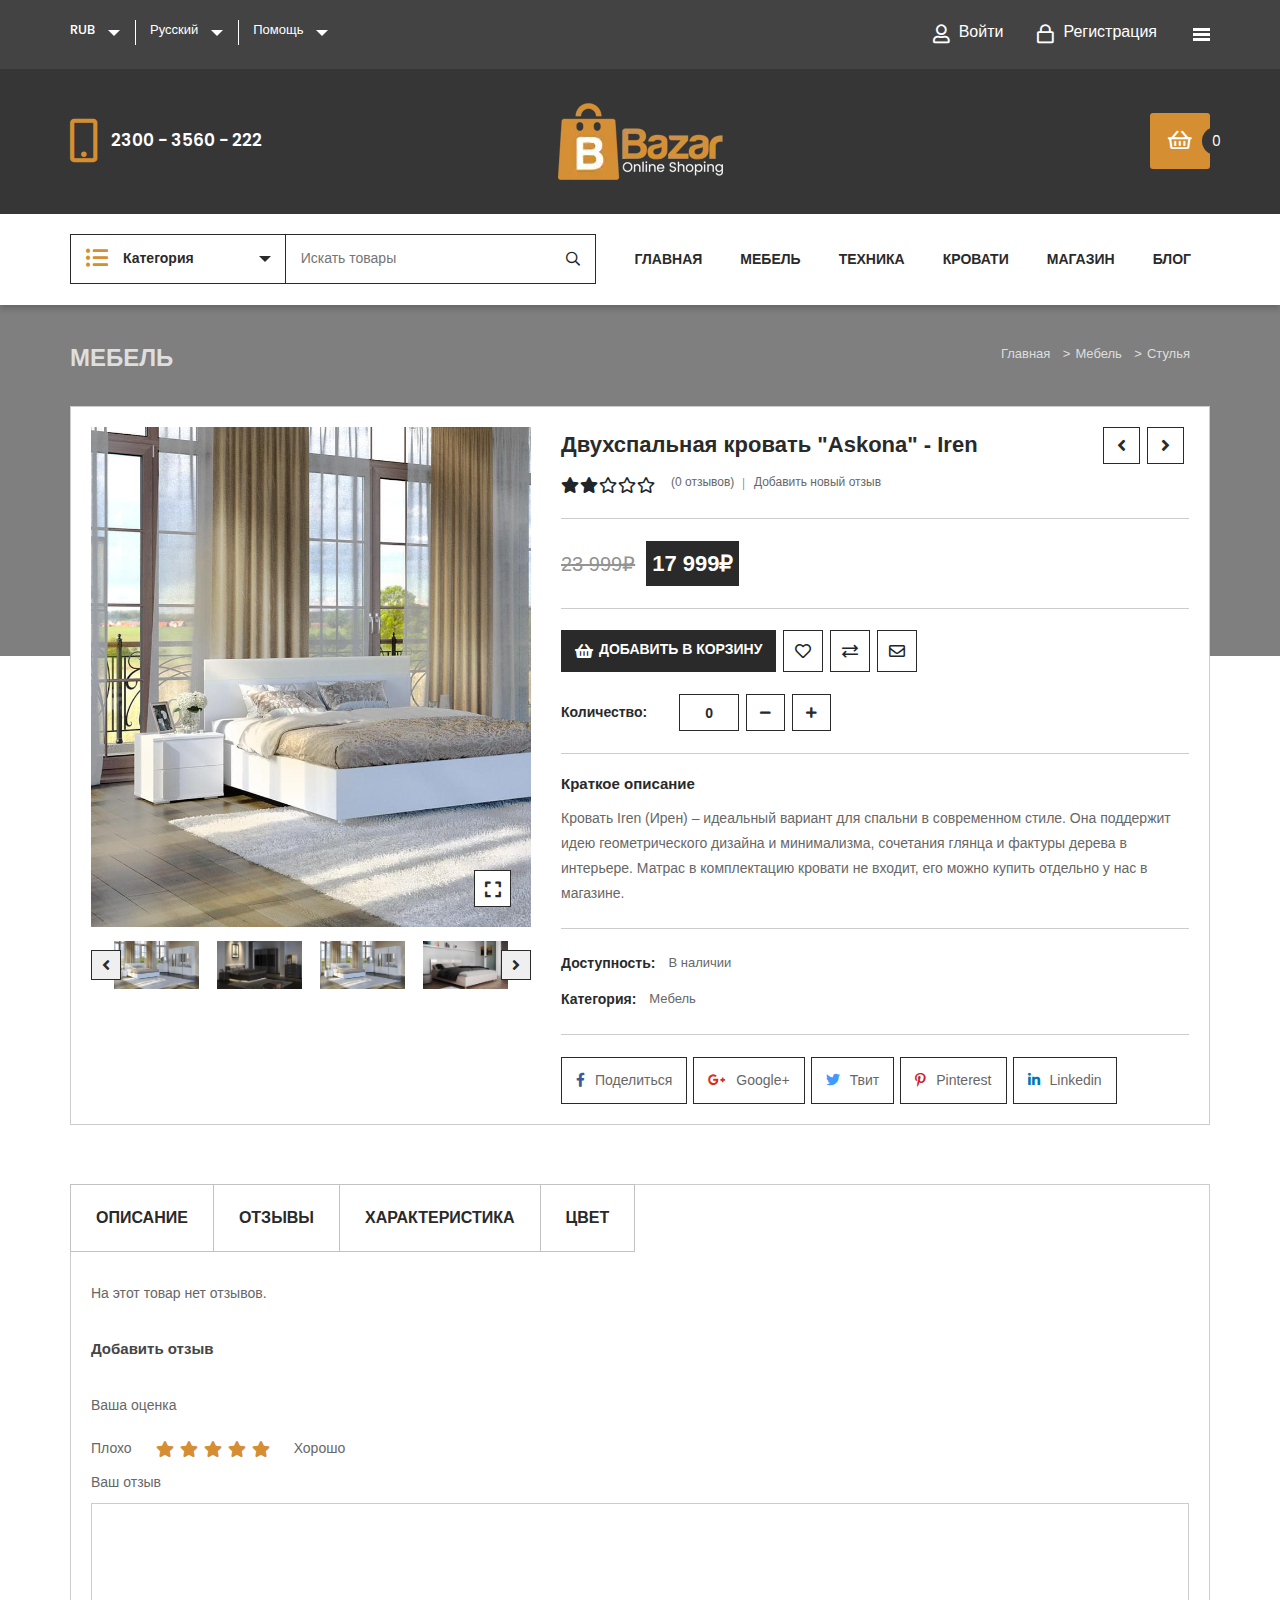
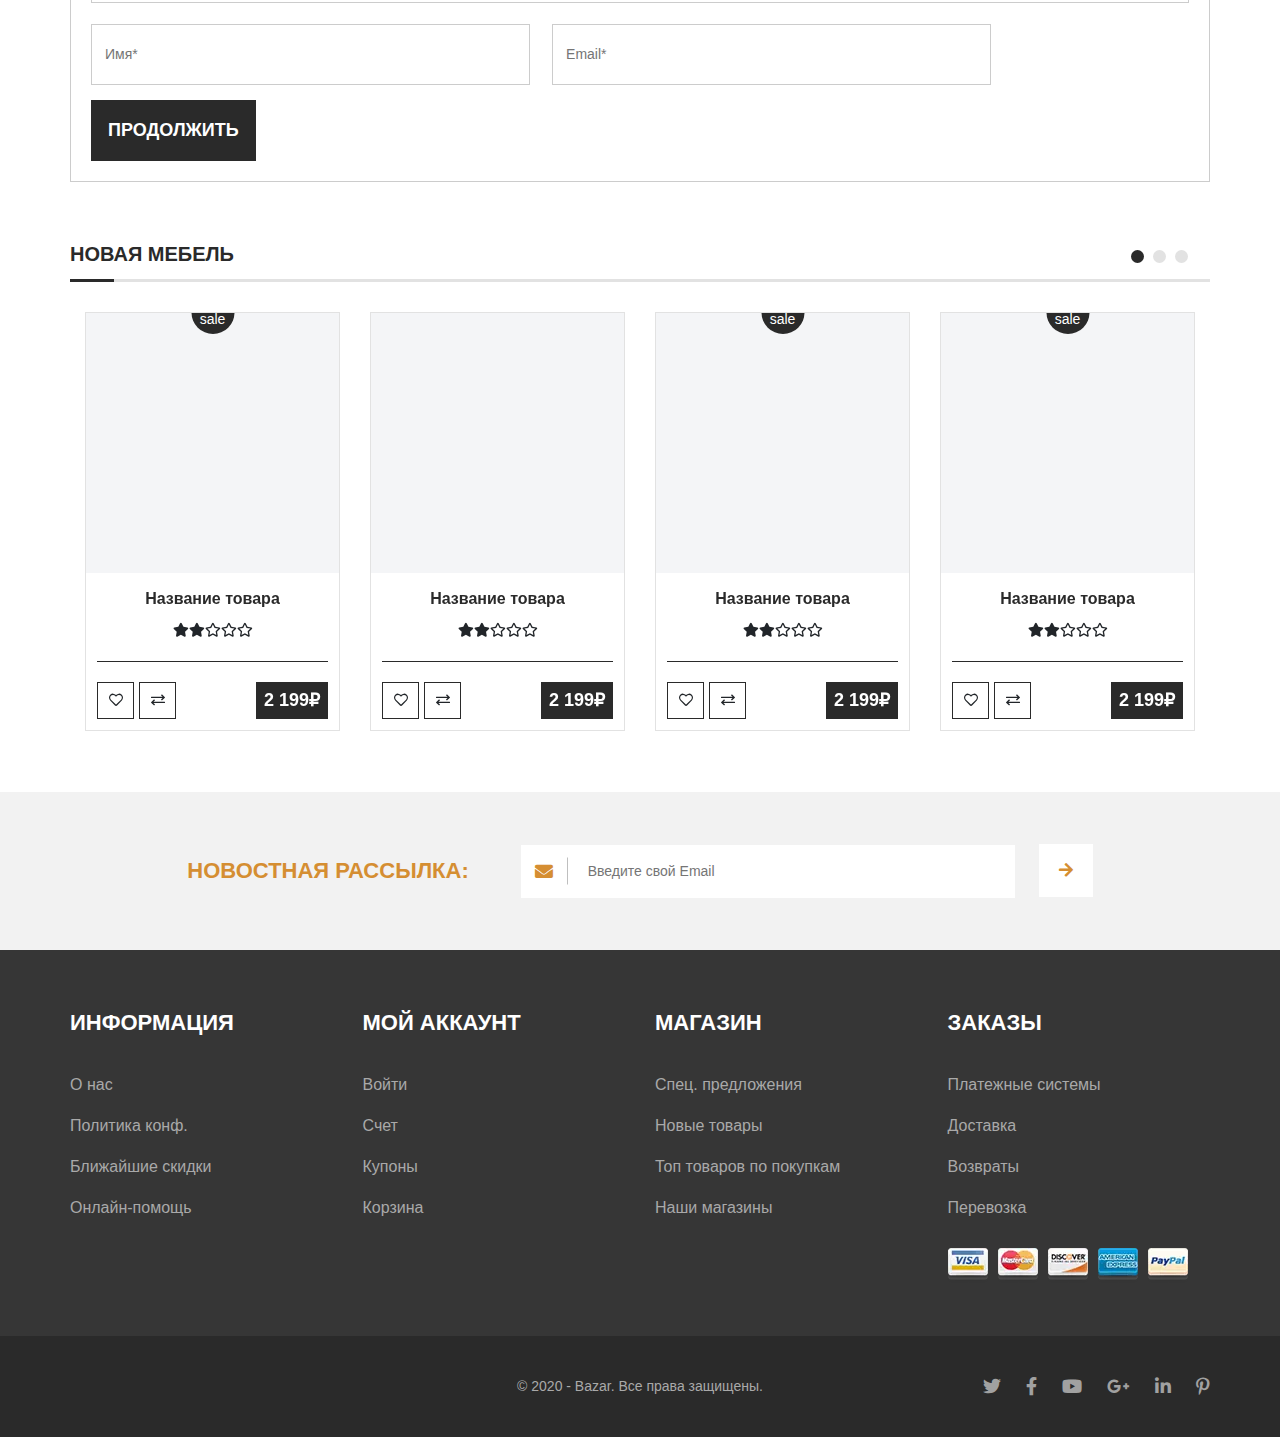
==== productpage.html @ 74973e61 "Add files via upload" ====
<!DOCTYPE html><html lang="en"><head>	<meta charset="UTF-8">	<meta name="viewport" content="width=device-width, initial-scale=1.0">	<link rel="stylesheet" href="css/style.min.css">	<link rel="stylesheet" href="css/nouislider.min.css">	<link rel="stylesheet" href="css/magnufic-popup.css">	<link href="https://fonts.googleapis.com/css2?family=Poppins:ital,wght@0,300;1,400;1,600&display=swap"		rel="stylesheet">	<link rel="stylesheet" href="https://maxcdn.bootstrapcdn.com/bootstrap/4.0.0/css/bootstrap.min.css"		integrity="sha384-Gn5384xqQ1aoWXA+058RXPxPg6fy4IWvTNh0E263XmFcJlSAwiGgFAW/dAiS6JXm" crossorigin="anonymous">	<title>Bazar</title></head><body>	<header class="header">	<div class="header-top">		<div class="container">			<div class="row">				<div class="col-12 col-md-6 header-top__vidgets">					<div class="header-top__value">						<div class="select">							<div class="select__header">								<span class="select__current">RUB</span>								<span class="select__icon"></span>							</div>							<div class="select__body">								<div class="select__item">RUB</div>								<div class="select__item">USD</div>								<div class="select__item">EUR</div>							</div>						</div>					</div>					<div class="header-top__lang">						<div class="select">							<div class="select__header">								<span class="select__current">Русский</span>								<span class="select__icon"></span>							</div>							<div class="select__body">								<div class="select__item">Русский</div>								<div class="select__item">English</div>							</div>						</div>					</div>					<div class="header-top__help">						<div class="select">							<div class="select__header">								<span class="select__current">Помощь</span>								<span class="select__icon"></span>							</div>							<div class="select__body">								<div class="select__item">Help</div>								<div class="select__item">FAQ</div>							</div>						</div>					</div>				</div>				<div class="col-12 col-md-6 header-top__user">					<div class="header-top__login"><span></span>						<p>Войти</p>					</div>					<div class="header-top__register"><span></span>						<p>Регистрация</p>					</div>					<div class="header-top__burger">						<span></span>					</div>				</div>			</div>		</div>	</div>	<div class="header-main-info">		<div class="container">			<div class="row">				<div class="col-8 col-sm-4 order-2 order-sm-1 header-main-info__phone">					<div class="header-main-info__phone-item">						<span></span>						<p>2300 - 3560 - 222</p>					</div>				</div>				<div class="col-12 col-sm-4 order-1 order-sm-2 header-main-info__logo">					<div class="header-main-info__logo-item">						<a href=""><picture><source srcset="img/logo.webp" type="image/webp"><img src="img/logo.png" alt=""></picture></a>					</div>				</div>				<div class="col-4 col-sm-4 order-3 order-sm-3 header-main-info__purchase">					<div class="header-main-info__purchase-item">						<p></p>					</div>				</div>			</div>		</div>	</div>	<div class="header-menu">		<div class="container">			<div class="row">				<div class="col-12 col-sm-6 header-menu__category">					<div class="header-menu__select select">						<div class="select__header">							<span class="select__icon"></span>							<p class="select__current">Категория</p>						</div>						<div class="select__body">							<div class="select__item">Одежда</div>							<div class="select__item">Мебель</div>							<div class="select__item">Техника</div>						</div>					</div>					<div class="search">						<input type="search" name="search" placeholder="Искать товары">						<span></span>					</div>				</div>				<div class="col-12 col-sm-6 header-menu__navbar">					<nav>						<ul>							<li><a href="index.html">Главная</a></li>							<li><a href="#">Мебель</a></li>							<li><a href="#">Техника</a></li>							<li><a href="#">Кровати</a></li>							<li><a href="shop.html">Магазин</a></li>							<li><a href="#">Блог</a></li>						</ul>					</nav>					<div class="burger">						<span></span>					</div>				</div>			</div>		</div>	</div></header>	<section class="navigation">		<div class="container">			<div class="navigation__content">				<h1>Мебель</h1>				<ul>					<li>Главная</li>					<li>Мебель</li>					<li>Стулья</li>				</ul>			</div>		</div>	</section>	<main class="merchandise">		<div class="container">			<div class="merchandise__description">				<div class="row">					<div class="col-12 col-lg-5">						<div class="merchandise__description-slider">							<div class="merchandise__description-image image"								style="background: url(img/productitem.jpg) left center/ cover no-repeat;">								<a class="popup__gallery1">								</a>							</div>							<div class="merchandise__description-image image"								style="background: url(img/productitem2.jpg) left center/ cover no-repeat;">								<a class="popup__gallery2">								</a>							</div>							<div class="merchandise__description-image image"								style="background: url(img/productitem3.jpg) left center/ cover no-repeat;">								<a class="popup__gallery3">								</a>							</div>							<div class="merchandise__description-image image"								style="background: url(img/productitem4.jpg) center center/ cover no-repeat;">								<a class="popup__gallery4">								</a>							</div>							<div class="merchandise__description-image image"								style="background: url(img/productitem5.jpg) center center/ cover no-repeat;">								<a class="popup__gallery5">								</a>							</div>						</div>						<div class="merchandise__description-underslider underslider">							<div class="underslider__image">								<picture><source srcset="img/productitem.webp" type="image/webp"><img src="img/productitem.jpg" alt=""></picture>							</div>							<div class="underslider__image">								<picture><source srcset="img/productitem2.webp" type="image/webp"><img src="img/productitem2.jpg" alt=""></picture>							</div>							<div class="underslider__image">								<picture><source srcset="img/productitem3.webp" type="image/webp"><img src="img/productitem3.jpg" alt=""></picture>							</div>							<div class="underslider__image">								<picture><source srcset="img/productitem4.webp" type="image/webp"><img src="img/productitem4.jpg" alt=""></picture>							</div>							<div class="underslider__image">								<picture><source srcset="img/productitem5.webp" type="image/webp"><img src="img/productitem5.jpg" alt=""></picture>							</div>						</div>					</div>					<div class="col-12 col-lg-7">						<div class="merchandise__description-content content">							<h1>Двухспальная кровать "Askona" - Iren</h1>							<div class="content__reviews">								<span><span></span></span>								<div class="content__reviews-text">									<p>(0 отзывов)</p>									<span>|</span>									<p>Добавить новый отзыв</p>								</div>							</div>							<div class="content__price">								<div class="content__price-old"><s>23 999₽</s></div>								<button class="content__price-new">17 999₽</button>							</div>							<div class="content__purchase">								<button><span></span>Добавить в корзину</button>								<div class="content__purchase-vid">									<span></span>									<span></span>									<span></span>								</div>							</div>							<div class="content__quantity">								<p>Количество:</p>								<input class="content__quantity-current" value="0"></input>								<button id="minus"></button>								<button id="plus"></button>							</div>							<div class="content__overflow">								<h1>Краткое описание</h1>								<p>Кровать Iren (Ирен) – идеальный вариант для спальни в современном стиле.									Она поддержит идею геометрического дизайна и минимализма, сочетания глянца и фактуры									дерева в интерьере. Матрас в комплектацию кровати не входит, его можно купить									отдельно у нас в магазине.								</p>							</div>							<div class="content__available">								<p>Доступность:</p>								<p>В наличии</p>							</div>							<div class="content__category">								<p>Категория:</p>								<p>Мебель</p>							</div>							<div class="content__social">								<ul>									<li class="facebook"><a href=""><span></span>Поделиться</a></li>									<li class="google"><a href=""><span></span>Google+</a></li>									<li class="twitter"><a href=""><span></span>Твит</a></li>									<li class="pinterest"><a href=""><span></span>Pinterest</a></li>									<li class="linkedin"><a href=""><span></span>Linkedin</a></li>								</ul>							</div>							<div class="content__arrows">								<span></span>								<span></span>							</div>						</div>					</div>				</div>			</div>			<div class="merchandise__interaction">				<nav class="merchandise__interaction-nav">					<ul>						<li><a href="">Описание</a></li>						<li><a href="">Отзывы</a></li>						<li><a href="">Характеристика</a></li>						<li><a href="">Цвет</a></li>					</ul>				</nav>				<div class="merchandise__interaction-content">					<p>На этот товар нет отзывов.</p>					<button>Добавить отзыв</button>					<div class="rate">						<p>Ваша оценка</p>						<div class="rate__choose">							<p>Плохо</p>							<span>    </span>							<p>Хорошо</p>						</div>					</div>					<form>						<div class="message">							<p>Ваш отзыв</p>							<textarea></textarea>						</div>						<div class="inputs">							<input type="name" name="name" placeholder="Имя*">							<input type="email" name="email" placeholder="Email*">						</div>						<button type="submit">Продолжить</button>					</form>				</div>			</div>		</div>	</main>	<section class="newfurniture">		<div class="container">			<div class="newfurniture__title">				<h1>Новая мебель</h1>			</div>			<div class="newfurniture__slider">				<div class="row">					<div class="col-12 col-md-6 col-lg-3">						<div class="merchandise__content-item item">							<div class="item__preview">								<div class="item__preview-sale">									<p>sale</p>								</div>								<button>Быстр. осмотр</button>								<button><span></span>Доб. в корзину</button>							</div>							<div class="item__description">								<h1>Название товара</h1>								<div class="item__description-rate">									<span></span>									<span></span>								</div>								<div class="row">									<div class="item__description-vidgets">										<span></span>										<span></span>									</div>									<button class="item__description-price">2 199₽</button>								</div>							</div>						</div>					</div>					<div class="col-12 col-md-6 col-lg-3">						<div class="merchandise__content-item item">							<div class="item__preview">								<button>Быстр. осмотр</button>								<button><span></span>Доб. в корзину</button>							</div>							<div class="item__description">								<h1>Название товара</h1>								<div class="item__description-rate">									<span></span>									<span></span>								</div>								<div class="row">									<div class="item__description-vidgets">										<span></span>										<span></span>									</div>									<button class="item__description-price">2 199₽</button>								</div>							</div>						</div>					</div>					<div class="col-12 col-md-6 col-lg-3">						<div class="merchandise__content-item item">							<div class="item__preview">								<div class="item__preview-sale">									<p>sale</p>								</div>								<button>Быстр. осмотр</button>								<button><span></span>Доб. в корзину</button>							</div>							<div class="item__description">								<h1>Название товара</h1>								<div class="item__description-rate">									<span></span>									<span></span>								</div>								<div class="row">									<div class="item__description-vidgets">										<span></span>										<span></span>									</div>									<button class="item__description-price">2 199₽</button>								</div>							</div>						</div>					</div>					<div class="col-12 col-md-6 col-lg-3">						<div class="merchandise__content-item item">							<div class="item__preview">								<div class="item__preview-sale">									<p>sale</p>								</div>								<button>Быстр. осмотр</button>								<button><span></span>Доб. в корзину</button>							</div>							<div class="item__description">								<h1>Название товара</h1>								<div class="item__description-rate">									<span></span>									<span></span>								</div>								<div class="row">									<div class="item__description-vidgets">										<span></span>										<span></span>									</div>									<button class="item__description-price">2 199₽</button>								</div>							</div>						</div>					</div>				</div>				<div class="row">					<div class="col-12 col-md-6 col-lg-3">						<div class="merchandise__content-item item">							<div class="item__preview">								<div class="item__preview-sale">									<p>sale</p>								</div>								<button>Быстр. осмотр</button>								<button><span></span>Доб. в корзину</button>							</div>							<div class="item__description">								<h1>Название товара</h1>								<div class="item__description-rate">									<span></span>									<span></span>								</div>								<div class="row">									<div class="item__description-vidgets">										<span></span>										<span></span>									</div>									<button class="item__description-price">2 199₽</button>								</div>							</div>						</div>					</div>					<div class="col-12 col-md-6 col-lg-3">						<div class="merchandise__content-item item">							<div class="item__preview">								<button>Быстр. осмотр</button>								<button><span></span>Доб. в корзину</button>							</div>							<div class="item__description">								<h1>Название товара</h1>								<div class="item__description-rate">									<span></span>									<span></span>								</div>								<div class="row">									<div class="item__description-vidgets">										<span></span>										<span></span>									</div>									<button class="item__description-price">2 199₽</button>								</div>							</div>						</div>					</div>					<div class="col-12 col-md-6 col-lg-3">						<div class="merchandise__content-item item">							<div class="item__preview">								<div class="item__preview-sale">									<p>sale</p>								</div>								<button>Быстр. осмотр</button>								<button><span></span>Доб. в корзину</button>							</div>							<div class="item__description">								<h1>Название товара</h1>								<div class="item__description-rate">									<span></span>									<span></span>								</div>								<div class="row">									<div class="item__description-vidgets">										<span></span>										<span></span>									</div>									<button class="item__description-price">2 199₽</button>								</div>							</div>						</div>					</div>					<div class="col-12 col-md-6 col-lg-3">						<div class="merchandise__content-item item">							<div class="item__preview">								<div class="item__preview-sale">									<p>sale</p>								</div>								<button>Быстр. осмотр</button>								<button><span></span>Доб. в корзину</button>							</div>							<div class="item__description">								<h1>Название товара</h1>								<div class="item__description-rate">									<span></span>									<span></span>								</div>								<div class="row">									<div class="item__description-vidgets">										<span></span>										<span></span>									</div>									<button class="item__description-price">2 199₽</button>								</div>							</div>						</div>					</div>				</div>				<div class="row">					<div class="col-12 col-md-6 col-lg-3">						<div class="merchandise__content-item item">							<div class="item__preview">								<div class="item__preview-sale">									<p>sale</p>								</div>								<button>Быстр. осмотр</button>								<button><span></span>Доб. в корзину</button>							</div>							<div class="item__description">								<h1>Название товара</h1>								<div class="item__description-rate">									<span></span>									<span></span>								</div>								<div class="row">									<div class="item__description-vidgets">										<span></span>										<span></span>									</div>									<button class="item__description-price">2 199₽</button>								</div>							</div>						</div>					</div>					<div class="col-12 col-md-6 col-lg-3">						<div class="merchandise__content-item item">							<div class="item__preview">								<button>Быстр. осмотр</button>								<button><span></span>Доб. в корзину</button>							</div>							<div class="item__description">								<h1>Название товара</h1>								<div class="item__description-rate">									<span></span>									<span></span>								</div>								<div class="row">									<div class="item__description-vidgets">										<span></span>										<span></span>									</div>									<button class="item__description-price">2 199₽</button>								</div>							</div>						</div>					</div>					<div class="col-12 col-md-6 col-lg-3">						<div class="merchandise__content-item item">							<div class="item__preview">								<div class="item__preview-sale">									<p>sale</p>								</div>								<button>Быстр. осмотр</button>								<button><span></span>Доб. в корзину</button>							</div>							<div class="item__description">								<h1>Название товара</h1>								<div class="item__description-rate">									<span></span>									<span></span>								</div>								<div class="row">									<div class="item__description-vidgets">										<span></span>										<span></span>									</div>									<button class="item__description-price">2 199₽</button>								</div>							</div>						</div>					</div>					<div class="col-12 col-md-6 col-lg-3">						<div class="merchandise__content-item item">							<div class="item__preview">								<div class="item__preview-sale">									<p>sale</p>								</div>								<button>Быстр. осмотр</button>								<button><span></span>Доб. в корзину</button>							</div>							<div class="item__description">								<h1>Название товара</h1>								<div class="item__description-rate">									<span></span>									<span></span>								</div>								<div class="row">									<div class="item__description-vidgets">										<span></span>										<span></span>									</div>									<button class="item__description-price">2 199₽</button>								</div>							</div>						</div>					</div>				</div>			</div>		</div>	</section>	<section class="newsletter">		<div class="container">			<div class="newsletter__content">				<h1>Новостная рассылка:</h1>				<form class="newsletter__content-form">					<span></span>					<input type="email" name="email" placeholder="Введите свой Email">					<button type="submit"></button>				</form>			</div>		</div>	</section>	<footer class="footer">	<div class="footer__info">		<div class="container">			<div class="row">				<div class="col-6 col-md-3">					<div class="footer__info-item">						<h1>Информация</h1>						<ul>							<li><a href="">О нас</a></li>							<li><a href="">Политика конф.</a></li>							<li><a href="">Ближайшие скидки</a></li>							<li><a href="">Онлайн-помощь</a></li>						</ul>					</div>				</div>				<div class="col-6 col-md-3">					<div class="footer__info-item">						<h1>Мой аккаунт</h1>						<ul>							<li><a href="">Войти</a></li>							<li><a href="">Счет</a></li>							<li><a href="">Купоны</a></li>							<li><a href="">Корзина</a></li>						</ul>					</div>				</div>				<div class="col-6 col-md-3">					<div class="footer__info-item">						<h1>Магазин</h1>						<ul>							<li><a href="">Спец. предложения</a></li>							<li><a href="">Новые товары</a></li>							<li><a href="">Топ товаров по покупкам</a></li>							<li><a href="">Наши магазины</a></li>						</ul>					</div>				</div>				<div class="col-6 col-md-3">					<div class="footer__info-item">						<h1>Заказы</h1>						<ul>							<li><a href="">Платежные системы</a></li>							<li><a href="">Доставка</a></li>							<li><a href="">Возвраты</a></li>							<li><a href="">Перевозка</a></li>						</ul>						<picture><source srcset="img/cards.webp" type="image/webp"><img src="img/cards.png" alt=""></picture>					</div>				</div>			</div>		</div>	</div>	<div class="footer__copyright">		<div class="container">			<div class="row">				<div class="footer__copyright-content">					<p>© 2020 - Bazar. Все права защищены.</p>				</div>				<div class="footer__copyright-social">					<span></span>					<span></span>					<span></span>					<span></span>					<span></span>					<span></span>				</div>			</div>		</div>	</div></footer>	<script src="https://code.jquery.com/jquery-3.5.1.min.js"		integrity="sha256-9/aliU8dGd2tb6OSsuzixeV4y/faTqgFtohetphbbj0=" crossorigin="anonymous"></script>	<script src="js/script.min.js"></script>	<script src="js/jquery.magnific-popup.min.js"></script>	<script src="js/slick.min.js"></script>	<script src="js/product-popup.min.js"></script>	<script src="js/nouislider.min.js"></script></body></html>
---- css/style.min.css ----
@charset "UTF-8";@font-face{font-family:"Font Awesome";font-display:swap;src:url("../fonts/Font Awesome 5 Brands-Regular-400.woff") format("woff"),url("../fonts/Font Awesome 5 Brands-Regular-400.woff2") format("woff2");font-weight:400;font-style:normal}@font-face{font-family:"Font Awesome";font-display:swap;src:url("../fonts/Font Awesome 5 Pro-Regular-400.woff") format("woff"),url("../fonts/Font Awesome 5 Pro-Regular-400.woff2") format("woff2");font-weight:400;font-style:normal}@font-face{font-family:"Font Awesome";font-display:swap;src:url("../fonts/Font Awesome 5 Free-Solid-900.woff") format("woff"),url("../fonts/Font Awesome 5 Free-Solid-900.woff2") format("woff2");font-weight:700;font-style:normal}:root{--color:#d58e32;--font:"Poppins",sans-serif}*{padding:0;margin:0;border:0}*,:after,:before{-webkit-box-sizing:border-box;box-sizing:border-box}:active,:focus{outline:0}a:active,a:focus{outline:0}aside,footer,header,nav{display:block}.container{padding:0!important}body,html{overflow-x:hidden!important;font-family:Poppins,sans-serif;max-height:100%;width:100%;font-size:100%;line-height:1;font-size:14px;-ms-text-size-adjust:100%;-moz-text-size-adjust:100%;-webkit-text-size-adjust:100%}button,input,textarea{font-family:inherit}input::-ms-clear{display:none}button{cursor:pointer}button::-moz-focus-inner{padding:0;border:0}a,a:visited{text-decoration:none}a:hover{text-decoration:none}ul li{list-style:none}img{vertical-align:top}.h1,.h2,.h3,.h4,.h5,.h6,dl,h1,h2,h3,h4,h5,h6,ol,p,ul{margin-bottom:0!important}h1,h2,h3,h4,h5,h6{font-size:inherit;font-weight:400}.header .header-top{padding:20px 0;background-color:#434343;-webkit-box-align:center;-ms-flex-align:center;align-items:center}.header .header-top .header-top__vidgets{font-family:Poppins,sans-serif;font-weight:500;color:#fff;display:-webkit-box;display:-ms-flexbox;display:flex}.header .header-top .header-top__vidgets .select__header{cursor:pointer;-webkit-transition:color .1s linear;-o-transition:color .1s linear;transition:color .1s linear}.header .header-top .header-top__vidgets .select__body{z-index:10;display:none;width:100%;border:1px solid #fff;position:absolute;top:24px;left:0}.header .header-top .header-top__vidgets .select__body .select__item{background:#434343;padding:5px;cursor:pointer;border-bottom:1px solid #fff;-webkit-transition:background .1s linear,color .1s linear;-o-transition:background .1s linear,color .1s linear;transition:background .1s linear,color .1s linear}.header .header-top .header-top__vidgets .select__body .select__item:last-child{border-bottom:0 solid #000}.header .header-top .header-top__vidgets .select__body .select__item:hover{background:#5e5e5e;color:var(--color)}.header .header-top .header-top__vidgets .header-top__lang{padding-left:10px;margin-left:20px;position:relative}.header .header-top .header-top__vidgets .header-top__lang:before{content:"";height:25px;width:1px;background-color:#fff;position:absolute;left:-5px}.header .header-top .header-top__vidgets .header-top__help{padding-left:10px;position:relative;margin-left:20px}.header .header-top .header-top__vidgets .header-top__help:before{content:"";height:25px;width:1px;background-color:#fff;position:absolute;left:-5px}.header .header-top .header-top__vidgets .header-top__value .select__current{width:60px;padding-right:25px}.header .header-top .header-top__vidgets .header-top__lang .select__current{width:80px;padding-right:25px}.header .header-top .header-top__vidgets .header-top__help .select__current{width:50px;padding-right:25px}.header .header-top .header-top__vidgets .select{font-size:13px;position:relative}.header .header-top .header-top__vidgets .select:before{content:"";position:absolute;top:10px;right:0;border:6px solid transparent;border-top:6px solid #fff;pointer-events:none;-webkit-transition:border-top .1s linear;-o-transition:border-top .1s linear;transition:border-top .1s linear}.header .header-top .header-top__vidgets .select:hover .select__header{color:var(--color)}.header .header-top .header-top__vidgets .select:hover:before{border-top:6px solid var(--color)}.header .header-top .header-top__vidgets .select.is-active .select__body{display:block}.header .header-top .header-top__vidgets .select.is-active:before{content:"";position:absolute;top:4px;right:0;-webkit-transform:rotate(180deg);-ms-transform:rotate(180deg);transform:rotate(180deg)}.header .header-top .header-top__user{-webkit-box-align:center;-ms-flex-align:center;align-items:center;display:-webkit-box;display:-ms-flexbox;display:flex;-webkit-box-pack:end;-ms-flex-pack:end;justify-content:flex-end;font-family:"Font Awesome";color:#fff}.header .header-top .header-top__user .header-top__login,.header .header-top .header-top__user .header-top__register{display:-webkit-box;display:-ms-flexbox;display:flex}.header .header-top .header-top__user .header-top__login span,.header .header-top .header-top__user .header-top__register span{margin-right:9px;font-size:19px}.header .header-top .header-top__user .header-top__login p,.header .header-top .header-top__user .header-top__register p{margin-bottom:0;font-family:var(--font);font-size:16px}.header .header-top .header-top__user .header-top__login{cursor:pointer;-webkit-transition:color .1s linear;-o-transition:color .1s linear;transition:color .1s linear;margin-right:34px}.header .header-top .header-top__user .header-top__login:hover{color:var(--color)}.header .header-top .header-top__user .header-top__register{cursor:pointer;-webkit-transition:color .1s linear;-o-transition:color .1s linear;transition:color .1s linear;margin-right:36px}.header .header-top .header-top__user .header-top__register:hover{color:var(--color)}.header .header-top .header-top__burger{display:block;cursor:pointer;width:17px;height:13px;position:relative}.header .header-top .header-top__burger span{position:absolute;content:"";background-color:#fff;width:100%;height:3px}.header .header-top .header-top__burger span:after,.header .header-top .header-top__burger span:before{content:"";position:absolute;background-color:#fff;width:100%;height:3px}.header .header-top .header-top__burger span:before{top:5px}.header .header-top .header-top__burger span:after{top:10px}.header .header-main-info{padding:34px 0;background:#363636}.header .header-main-info__phone{-webkit-box-align:center;-ms-flex-align:center;align-items:center;display:-webkit-box;display:-ms-flexbox;display:flex;-webkit-box-pack:start;-ms-flex-pack:start;justify-content:flex-start}.header .header-main-info__phone-item{display:-webkit-box;display:-ms-flexbox;display:flex;font-family:"Font Awesome"}.header .header-main-info__phone-item span{margin-right:13px;color:#d58e32;font-size:44px}.header .header-main-info__phone-item p{font-size:17px;color:#fff;-webkit-box-align:center;-ms-flex-align:center;align-items:center;display:-webkit-box;display:-ms-flexbox;display:flex;font-family:var(--font);font-weight:600}.header .header-main-info__logo{-webkit-box-align:center;-ms-flex-align:center;align-items:center;display:-webkit-box;display:-ms-flexbox;display:flex;-webkit-box-pack:center;-ms-flex-pack:center;justify-content:center}.header .header-main-info__logo a{display:block}.header .header-main-info__logo a img{max-width:100%}.header .header-main-info__purchase{-webkit-box-align:center;-ms-flex-align:center;align-items:center;display:-webkit-box;display:-ms-flexbox;display:flex;-webkit-box-pack:end;-ms-flex-pack:end;justify-content:flex-end}.header .header-main-info__purchase-item{cursor:pointer;background:var(--color);display:-webkit-box;display:-ms-flexbox;display:flex;-webkit-box-pack:center;-ms-flex-pack:center;justify-content:center;border-radius:3px;-webkit-box-align:center;-ms-flex-align:center;align-items:center;position:relative;-webkit-transition:background .1s linear;-o-transition:background .1s linear;transition:background .1s linear}.header .header-main-info__purchase-item:hover{background:#a87028}.header .header-main-info__purchase-item p{padding:12px 18px;font-size:21px;color:#fff;font-family:"Font Awesome"}.header .header-main-info__purchase-item:after{content:"0";display:-webkit-box;display:-ms-flexbox;display:flex;color:#fff;font-family:var(--font);-webkit-box-pack:center;-ms-flex-pack:center;justify-content:center;-webkit-box-align:center;-ms-flex-align:center;align-items:center;background-color:#363636;width:28px;height:28px;position:absolute;right:-20px;top:50%;-webkit-transform:translateY(-50%);-ms-transform:translateY(-50%);transform:translateY(-50%);border-radius:50%}.header .header-menu{position:relative;z-index:2;background:0 0;-webkit-box-shadow:0 4px 6px rgba(1,2,2,.2);box-shadow:0 4px 6px rgba(1,2,2,.2)}.header .header-menu__category{margin:20px 0;display:-webkit-box;display:-ms-flexbox;display:flex}.header .header-menu__category .header-menu__select{height:50px;display:-webkit-box;display:-ms-flexbox;display:flex;position:relative;-webkit-transition:background .1s linear;-o-transition:background .1s linear;transition:background .1s linear}.header .header-menu__category .header-menu__select.is-active{background:#363636}.header .header-menu__category .header-menu__select.is-active .select__body{display:block}.header .header-menu__category .header-menu__select.is-active .select__header{color:#fff}.header .header-menu__category .header-menu__select.is-active:after{margin-top:-6px;-webkit-transform:rotate(180deg);-ms-transform:rotate(180deg);transform:rotate(180deg);border-top:6px solid #fff}.header .header-menu__category .header-menu__select:after{right:15px;top:50%;margin-top:-3px;content:"";border:6px solid transparent;border-top:6px solid #2a2a2a;position:absolute;pointer-events:none}.header .header-menu__category .header-menu__select .select__header{-webkit-transition:color .1s linear;-o-transition:color .1s linear;transition:color .1s linear;font-weight:600;padding-left:15px;border:1px solid #2a2a2a;cursor:pointer;padding-right:91px;color:#2a2a2a;-webkit-box-align:center;-ms-flex-align:center;align-items:center;display:-webkit-box;display:-ms-flexbox;display:flex;font-size:14px;font-family:var(--font)}.header .header-menu__category .header-menu__select .select__header span{font-size:22px;margin-right:15px;font-family:"Font Awesome",serif;color:var(--color)}.header .header-menu__category .header-menu__select .select__body{z-index:100;position:absolute;top:49px;left:0;width:100%;background:#fff;border:1px solid #2a2a2a;display:none}.header .header-menu__category .header-menu__select .select__body .select__item{cursor:pointer;border-bottom:1px solid #2a2a2a;padding:10px 5px;font-weight:600;-webkit-transition:color .1s linear,background .1s linear;-o-transition:color .1s linear,background .1s linear;transition:color .1s linear,background .1s linear}.header .header-menu__category .header-menu__select .select__body .select__item:last-child{border-bottom:0}.header .header-menu__category .header-menu__select .select__body .select__item:hover{color:#fff;background:#363636}.header .header-menu .search{margin-left:-1px;height:50px;display:-webkit-box;display:-ms-flexbox;display:flex;border:1px solid #2a2a2a;padding:15px 15px 15px 15px;position:relative}.header .header-menu .search input[type=search]{padding-right:98px}.header .header-menu .search span{pointer-events:none;font-family:"Font Awesome",serif;right:15px;top:50%;-webkit-transform:translateY(-50%);-ms-transform:translateY(-50%);transform:translateY(-50%);position:absolute}.header .header-menu__navbar ul{-webkit-box-pack:end;-ms-flex-pack:end;justify-content:flex-end;display:-webkit-box;display:-ms-flexbox;display:flex}.header .header-menu__navbar ul li{border-top:2px solid transparent;padding:33px 19px 35px 19px;background:#fff;-webkit-transition:background .1s linear,border-top .1s linear,color .1s linear;-o-transition:background .1s linear,border-top .1s linear,color .1s linear;transition:background .1s linear,border-top .1s linear,color .1s linear}.header .header-menu__navbar ul li a{text-decoration:none;text-transform:uppercase;font-family:var(--font);font-weight:600;color:#2a2a2a;font-size:14px}.header .header-menu__navbar ul li:hover{border-top:2px solid #363636;background-color:#d58e32}.header .header-menu__navbar ul li:hover a{color:#fff}.sales .sales__deal-content{height:570px;overflow:hidden}.sales .sales__deal-content .content__title{background:#2a2a2a;padding:18px 18px 18px 24px}.sales .sales__deal-content .content__title p{text-transform:uppercase;font-size:20px;font-weight:600;color:#fff}.sales .sales__deal-content .content__intro{border:1px solid #e2e2e2}.sales .sales__deal-content .content__intro-top{position:relative;display:-webkit-box;display:-ms-flexbox;display:flex;-webkit-box-pack:center;-ms-flex-pack:center;justify-content:center;-webkit-box-orient:vertical;-webkit-box-direction:normal;-ms-flex-direction:column;flex-direction:column;background-color:#f4f5f7}.sales .sales__deal-content .content__intro-top img{max-width:100%;z-index:3;position:absolute;top:40%;-webkit-transform:translateY(-40%);-ms-transform:translateY(-40%);transform:translateY(-40%)}.sales .sales__deal-content .content__intro-top button{z-index:4;position:relative;margin-left:90px;margin-right:90px;margin-top:110px;padding:14px 10px;background:#2a2a2a;font-weight:600;color:#fff;-webkit-transition:color .1s linear,background .1s linear;-o-transition:color .1s linear,background .1s linear;transition:color .1s linear,background .1s linear}.sales .sales__deal-content .content__intro-top button span{margin-right:6px;font-family:"Font Awesome",serif}.sales .sales__deal-content .content__intro-top button:hover{background:#fe0200}.sales .sales__deal-content .content__intro-top .time{margin-top:90px;-webkit-box-pack:center;-ms-flex-pack:center;justify-content:center;display:-webkit-box;display:-ms-flexbox;display:flex}.sales .sales__deal-content .content__intro-top .time__item{margin-right:6px;-webkit-box-orient:vertical;-webkit-box-direction:normal;-ms-flex-direction:column;flex-direction:column;display:-webkit-box;display:-ms-flexbox;display:flex;-webkit-box-align:center;-ms-flex-align:center;align-items:center;width:70px;height:70px;border-radius:50%;background:#2a2a2a}.sales .sales__deal-content .content__intro-top .time__item p{margin-top:10px;color:#fff;font-size:13px;font-weight:600;text-transform:uppercase;line-height:1}.sales .sales__deal-content .content__intro-top .time__item p:first-child{font-size:25px}.sales .sales__deal-content .content__intro-top .time__item p:last-child{margin-top:5px}.sales .sales__deal-content .content__intro-top .time__item:last-child{margin-right:0}.sales .sales__deal-content .content__intro-bottom h1{margin-top:26px;text-align:center;font-size:16px;font-family:var(--font);font-weight:600;color:#000}.sales .sales__deal-content .content__intro-bottom .content__intro-rate .rate__row{margin:15px 15px 0 15px;border-bottom:1px solid #000;padding-bottom:20px;display:-webkit-box;display:-ms-flexbox;display:flex;-webkit-box-pack:center;-ms-flex-pack:center;justify-content:center;font-family:"Font Awesome",serif}.sales .sales__deal-content .content__intro-bottom .content__intro-rate .rate__const{color:#000;font-weight:700}.sales .sales__deal-content .content__intro-bottom .content__intro-rate .rate__const,.sales .sales__deal-content .content__intro-bottom .content__intro-rate .rate__fifth,.sales .sales__deal-content .content__intro-bottom .content__intro-rate .rate__fourth,.sales .sales__deal-content .content__intro-bottom .content__intro-rate .rate__third{cursor:pointer}.sales .sales__deal-content .content__intro-bottom .row{margin:25px 0 0 0;padding:0 14px 18px 14px;-webkit-box-pack:justify;-ms-flex-pack:justify;justify-content:space-between}.sales .sales__deal-content .content__intro-bottom .row__icons{display:-webkit-box;display:-ms-flexbox;display:flex}.sales .sales__deal-content .content__intro-bottom .row__item{cursor:pointer;width:37px;height:37px;border:1px solid #2a2a2a;display:-webkit-box;display:-ms-flexbox;display:flex;-webkit-box-pack:center;-ms-flex-pack:center;justify-content:center;-webkit-box-align:center;-ms-flex-align:center;align-items:center;margin-right:5px;-webkit-transition:color .1s linear,background .1s linear;-o-transition:color .1s linear,background .1s linear;transition:color .1s linear,background .1s linear}.sales .sales__deal-content .content__intro-bottom .row__item:last-child{margin-right:0}.sales .sales__deal-content .content__intro-bottom .row__item:hover{background:#2a2a2a;color:#fff}.sales .sales__deal-content .content__intro-bottom .row__item p{font-size:16px;font-family:"Font Awesome",serif}.sales .sales__deal-content .content__intro-bottom .row .price{-webkit-box-align:center;-ms-flex-align:center;align-items:center;display:-webkit-box;display:-ms-flexbox;display:flex}.sales .sales__deal-content .content__intro-bottom .row .price__current{cursor:pointer;margin-left:6px;font-size:18px;color:#fff;font-weight:600;padding:4px 11px;letter-spacing:1px;background:#2a2a2a;border:1px solid transparent;-webkit-transition:color .1s linear,background .1s linear;-o-transition:color .1s linear,background .1s linear;transition:color .1s linear,background .1s linear}.sales .sales__deal-content .content__intro-bottom .row .price__current:hover{background:0 0;color:#2a2a2a;border:1px solid #2a2a2a}.sales .sales__deal-content .content__intro-bottom .row .price__last{color:#a5a5a5;font-size:14px}.sales__slider{position:relative;height:570px;overflow:hidden}.no-webp .sales .sales__hot.furniture{background:url(../img/furnituresale.png) center/cover no-repeat}.no-webp .sales .sales__hot.technics{background:url(../img/furnituresale2.png) center/cover no-repeat}.sales .sales__hot.technics button{border:1px solid #2a2a2a}.no-webp .sales .sales__hot.decoration{background:url(../img/furnituresale3.png) center/cover no-repeat}.sales .sales__hot{height:100%;padding:145px 0}.sales .sales__hot .content__item{position:relative;text-align:center;padding:77px 0 66px 0;background:rgba(0,0,0,.7)}.sales .sales__hot .content__item h1{text-transform:uppercase;font-size:54px;font-weight:300;color:#fff}.sales .sales__hot .content__item h1 span{font-weight:600}.sales .sales__hot .content__item h2{font-size:24px;color:#fff;font-weight:300;text-transform:uppercase;letter-spacing:1px;margin-top:15px}.sales .sales__hot .content__item button{padding:16.5px 28px;border-radius:3px;color:#000;text-transform:uppercase;font-weight:600;left:50%;position:absolute;bottom:0;-webkit-transform:translate(-50%,50%);-ms-transform:translate(-50%,50%);transform:translate(-50%,50%);-webkit-transition:-webkit-transform .2s linear;transition:-webkit-transform .2s linear;-o-transition:transform .2s linear;transition:transform .2s linear;transition:transform .2s linear,-webkit-transform .2s linear}.sales .sales__hot .content__item button:hover{-webkit-transform:translate(-50%,50%) scale3d(1.05,1.05,1.05);transform:translate(-50%,50%) scale3d(1.05,1.05,1.05)}.testimonials{margin-top:70px}.testimonials__item{position:relative}.testimonials__item-icon{cursor:pointer;width:76px;height:76px;background:#fff;display:-webkit-box;display:-ms-flexbox;display:flex;-webkit-box-pack:center;-ms-flex-pack:center;justify-content:center;border-radius:50%;border:1px solid #b7b7b7;-webkit-box-align:center;-ms-flex-align:center;align-items:center;font-family:"Font Awesome",serif;position:absolute;left:50%;-webkit-transform:translate(-50%,-50%);-ms-transform:translate(-50%,-50%);transform:translate(-50%,-50%);-webkit-transition:border .1s linear;-o-transition:border .1s linear;transition:border .1s linear}.testimonials__item-icon span{border-radius:50%;width:62px;height:62px;display:-webkit-box;display:-ms-flexbox;display:flex;-webkit-box-pack:center;-ms-flex-pack:center;justify-content:center;-webkit-box-align:center;-ms-flex-align:center;align-items:center;font-size:26px;border:1px solid #b7b7b7;-webkit-transition:background .1s linear,color .1s linear,border .1s linear;-o-transition:background .1s linear,color .1s linear,border .1s linear;transition:background .1s linear,color .1s linear,border .1s linear}.testimonials__item-title{cursor:pointer;border:1px solid #b7b7b7;padding-top:57px;padding-bottom:22px;text-align:center;text-transform:uppercase;-webkit-transition:color .1s linear;-o-transition:color .1s linear;transition:color .1s linear}.testimonials__item-title .main{font-size:18px;font-weight:600}.testimonials__item-title .subtitle{font-weight:300;font-size:18px}.testimonials__item:hover .testimonials__item-title{color:var(--color)}.testimonials__item:hover .testimonials__item-icon{border:1px solid var(--color)}.testimonials__item:hover .testimonials__item-icon span{background:var(--color);color:#fff;border:1px solid var(--color)}.product{margin-top:30px}.product__main{color:#fff;border:1px solid #b7b7b7;padding:33px;position:relative;overflow:hidden}.product__main:hover img{-webkit-transform:translate(-50%,-50%) scale(1.2);-ms-transform:translate(-50%,-50%) scale(1.2);transform:translate(-50%,-50%) scale(1.2)}.product__main img{top:50%;z-index:-1;left:50%;-webkit-transform:translate(-50%,-50%);-ms-transform:translate(-50%,-50%);transform:translate(-50%,-50%);max-width:100%;-o-object-fit:contain;object-fit:contain;position:absolute;-webkit-transition:-webkit-transform .5s linear;transition:-webkit-transform .5s linear;-o-transition:transform .5s linear;transition:transform .5s linear;transition:transform .5s linear,-webkit-transform .5s linear}.product__main-item{padding:153px 20px 21px 20px;background-color:rgba(0,0,0,.7)}.product__main-item h1{text-transform:uppercase;font-size:44px}.product__main-item h2{font-size:50px}.product__main-item button{margin-top:18px;padding:11.5px 0;display:-webkit-box;display:-ms-flexbox;display:flex;-webkit-box-align:center;-ms-flex-align:center;align-items:center;-webkit-box-pack:center;-ms-flex-pack:center;justify-content:center;line-height:1;font-weight:600;border:5px solid #fff;margin-right:300px;font-size:50px;cursor:pointer;-webkit-transition:background .1s linear;-o-transition:background .1s linear;transition:background .1s linear}.product__main-item button:hover{border:5px solid #fe0200;background:#fe0200}.product__secondary .item__top{cursor:pointer;border:1px solid #b7b7b7;padding:45px 0;color:#fff;position:relative;overflow:hidden}.product__secondary .item__top img{z-index:-1;top:-50px;left:50%;-webkit-transform:translateX(-50%);-ms-transform:translateX(-50%);transform:translateX(-50%);-o-object-fit:contain;object-fit:contain;position:absolute;-webkit-transition:-webkit-transform .3s linear;transition:-webkit-transform .3s linear;-o-transition:transform .3s linear;transition:transform .3s linear;transition:transform .3s linear,-webkit-transform .3s linear}.product__secondary .item__top h1{font-size:30px;font-weight:300}.product__secondary .item__top h1 span{font-weight:600}.product__secondary .item__top h2{font-size:18px;letter-spacing:3px;text-transform:uppercase}.product__secondary .item__top p{color:var(--color);font-size:36px;font-weight:600;margin-top:10px}.product__secondary .item__top-content{padding:10px 0;padding-left:176px;background-color:rgba(0,0,0,.7)}.product__secondary .item__top:hover img{-webkit-transform:translateX(-50%) scale(1.2);-ms-transform:translateX(-50%) scale(1.2);transform:translateX(-50%) scale(1.2)}.product__secondary .item__bottom{cursor:pointer;margin-top:30px;text-align:center;border:1px solid #b7b7b7;padding:50px 0;color:#fff;position:relative;overflow:hidden}.product__secondary .item__bottom img{z-index:-1;max-width:100%;bottom:-100px;left:50%;-webkit-transform:translateX(-50%);-ms-transform:translateX(-50%);transform:translateX(-50%);-o-object-fit:cover;object-fit:cover;-o-object-position:bottom;object-position:bottom;position:absolute;-webkit-transition:-webkit-transform .3s linear;transition:-webkit-transform .3s linear;-o-transition:transform .3s linear;transition:transform .3s linear;transition:transform .3s linear,-webkit-transform .3s linear}.product__secondary .item__bottom h1{font-size:30px;font-weight:300}.product__secondary .item__bottom h1 span{font-weight:600}.product__secondary .item__bottom h2{font-weight:400;margin-top:13px;font-size:18px;letter-spacing:3px;text-transform:uppercase}.product__secondary .item__bottom-content{padding:10px 0;background-color:rgba(0,0,0,.7)}.product__secondary .item__bottom:hover img{-webkit-transform:translateX(-50%) scale(1.2);-ms-transform:translateX(-50%) scale(1.2);transform:translateX(-50%) scale(1.2)}.shop{margin-top:60px}.shop__title{display:-webkit-box;display:-ms-flexbox;display:flex;border-bottom:3px solid #e2e2e2;padding-bottom:13px}.shop__title h1{font-size:20px;color:var(--color);font-weight:600;text-transform:uppercase;position:relative}.shop__title h1:after{content:"";width:44px;height:3px;position:absolute;bottom:-16px;left:0;background-color:var(--color)}.shop__title-nav{margin-left:208px}.shop__title-nav ul{display:-webkit-box;display:-ms-flexbox;display:flex}.shop__title-nav ul li{margin-right:20px}.shop__title-nav ul li:last-child{margin-right:0}.shop__title-nav ul li a{font-weight:600;font-size:18px;color:#2a2a2a;-webkit-transition:color .1s linear;-o-transition:color .1s linear;transition:color .1s linear}.shop__title-nav ul li a:hover{text-decoration:none;color:var(--color)}.shop__slider .row .col-3:first-child{padding-left:0}.shop__slider .row .col-3:last-child{padding-right:0}.shop__content .row{margin-top:30px;margin-left:0;margin-right:0}.shop__content .item{border:1px solid #e2e2e2}.shop__content .item__preview{overflow:hidden;padding-bottom:260px;background-color:#f4f5f7;position:relative}.shop__content .item__preview-sale{cursor:pointer;display:-webkit-box;display:-ms-flexbox;display:flex;-webkit-box-pack:center;-ms-flex-pack:center;justify-content:center;-webkit-box-align:end;-ms-flex-align:end;align-items:flex-end;position:absolute;top:-22px;left:50%;width:43px;height:43px;border-radius:50%;background-color:#2a2a2a;color:#fff;-webkit-transform:translateX(-50%);-ms-transform:translateX(-50%);transform:translateX(-50%);-webkit-transition:top .2s linear;-o-transition:top .2s linear;transition:top .2s linear}.shop__content .item__preview-sale p{margin-bottom:4px!important}.shop__content .item__preview-sale:hover{-webkit-animation-name:sale;animation-name:sale;-webkit-animation-duration:.5s;animation-duration:.5s;-webkit-animation-iteration-count:infinite;animation-iteration-count:infinite}@-webkit-keyframes sale{0%{-webkit-transform:scale(1) translateX(-50%);transform:scale(1) translateX(-50%)}100%{-webkit-transform:scale(1.1) translateX(-50%);transform:scale(1.1) translateX(-50%)}}@keyframes sale{0%{-webkit-transform:scale(1) translateX(-50%);transform:scale(1) translateX(-50%)}100%{-webkit-transform:scale(1.1) translateX(-50%);transform:scale(1.1) translateX(-50%)}}.shop__content .item__preview button{font-size:13px;color:#fff;background:#2a2a2a;padding:13px 7px;position:absolute;bottom:0;opacity:0;left:-100%;-webkit-transition:color .1s linear,background .1s linear,opacity .3s linear,left .2s linear,right .2s linear;-o-transition:color .1s linear,background .1s linear,opacity .3s linear,left .2s linear,right .2s linear;transition:color .1s linear,background .1s linear,opacity .3s linear,left .2s linear,right .2s linear}.shop__content .item__preview button:last-child{font-weight:600;left:auto;text-transform:uppercase;right:-100%}.shop__content .item__preview button:last-child span{margin-right:8px;font-family:"Font Awesome",serif}.shop__content .item__preview button:hover{background:var(--color);color:#fff}.shop__content .item__description{padding:0 11px 11px 11px;margin-top:16px;text-align:center}.shop__content .item__description h1{font-size:16px;color:#2a2a2a;font-weight:600;-webkit-transition:color .1s linear;-o-transition:color .1s linear;transition:color .1s linear}.shop__content .item__description-rate{margin-top:12px;-webkit-box-pack:center;-ms-flex-pack:center;justify-content:center;padding-bottom:20px;border-bottom:1px solid #2a2a2a;display:-webkit-box;display:-ms-flexbox;display:flex;font-family:"Font Awesome",serif}.shop__content .item__description-rate span{cursor:pointer}.shop__content .item__description-rate span:first-child{font-weight:600}.shop__content .item__description .row{margin-top:20px;-webkit-box-pack:justify;-ms-flex-pack:justify;justify-content:space-between}.shop__content .item__description-vidgets{display:-webkit-box;display:-ms-flexbox;display:flex}.shop__content .item__description-vidgets span{cursor:pointer;margin-right:5px;display:-webkit-box;display:-ms-flexbox;display:flex;width:37px;height:37px;-webkit-box-pack:center;-ms-flex-pack:center;justify-content:center;-webkit-box-align:center;-ms-flex-align:center;align-items:center;border:1px solid #2a2a2a;font-family:"Font Awesome",serif;-webkit-transition:color .1s linear,backround .1s linear;-o-transition:color .1s linear,backround .1s linear;transition:color .1s linear,backround .1s linear}.shop__content .item__description-vidgets span:last-child{margin-right:0}.shop__content .item__description-vidgets span:hover{background:#2a2a2a;color:#fff}.shop__content .item__description-price{cursor:pointer;background:#2a2a2a;color:#fff;font-size:18px;font-weight:600;padding:9.5px 8px;line-height:1;-webkit-transition:color .1s linear,background .1s linear;-o-transition:color .1s linear,background .1s linear;transition:color .1s linear,background .1s linear}.shop__content .item__description-price:hover{background:var(--color);color:#fff}.shop__content .item:hover .item__description h1{color:var(--color)}.shop__content .item:hover .item__preview button{opacity:1;left:0}.shop__content .item:hover .item__preview button:last-child{left:auto;right:0}.gallery{margin-top:61px}.gallery__content-title{font-size:20px;color:var(--color);font-weight:600;text-transform:uppercase;position:relative;border-bottom:3px solid #e2e2e2;padding-bottom:14px;line-height:1}.gallery__content-title:after{content:"";width:44px;height:3px;position:absolute;bottom:-3px;left:0;background-color:var(--color)}.gallery__content-main{height:510px;overflow:hidden}.gallery__content nav{margin-top:30px}.gallery__content nav ul{display:-webkit-box;display:-ms-flexbox;display:flex;width:100%}.gallery__content nav ul li{width:25%}.gallery__content nav ul li a{width:100%;display:block;font-size:18px;text-transform:uppercase;font-weight:600;color:#2a2a2a;-webkit-transition:color .1s linear;-o-transition:color .1s linear;transition:color .1s linear;border:1px solid #e2e2e2;text-align:center;padding:17px 0;background:#fff;position:relative;cursor:pointer;-webkit-transition:background .1s linear,color .1s linear;-o-transition:background .1s linear,color .1s linear;transition:background .1s linear,color .1s linear}.gallery__content nav ul li a:after{content:"";position:absolute;top:0;left:0;width:100%;height:3px;background-color:transparent;-webkit-transform:background-color .1s linear;-ms-transform:background-color .1s linear;transform:background-color .1s linear}.gallery__content nav ul li a:hover{text-decoration:none;color:var(--color)}.gallery__content nav ul li a.active{background:#fff;border:none;margin-top:1px;color:var(--color)}.gallery__content nav ul li a.active:after{content:"";position:absolute;top:0;left:0;width:100%;height:3px;background-color:var(--color)}.gallery__content .item__main{position:relative;border-top:none!important;border:1px solid #e2e2e2;padding-top:271px;padding-bottom:32px;display:-webkit-box;display:-ms-flexbox;display:flex;-webkit-box-pack:end;-ms-flex-pack:end;justify-content:flex-end}.gallery__content .item__main-icons{position:absolute;top:50%;-webkit-transform:translateY(-50%);-ms-transform:translateY(-50%);transform:translateY(-50%);left:9px}.gallery__content .item__main-icons span{background:#fff;cursor:pointer;position:relative;font-family:"Font Awesome",serif;display:-webkit-box;display:-ms-flexbox;display:flex;-webkit-box-align:center;-ms-flex-align:center;align-items:center;-webkit-box-pack:center;-ms-flex-pack:center;justify-content:center;border:1px solid #2a2a2a;width:37px;height:37px;margin-bottom:8px;-webkit-transition:color .1s linear,border .1s linear;-o-transition:color .1s linear,border .1s linear;transition:color .1s linear,border .1s linear}.gallery__content .item__main-icons span:last-child{margin-bottom:0}.gallery__content .item__main-icons span:hover{color:var(--color);border:1px solid var(--color)}.gallery__content .item__main-icons .icons__purchase{position:relative}.gallery__content .item__main-icons .icons__purchase:hover .icons__purchase-add{opacity:1;visibility:visible}.gallery__content .item__main-icons .icons__purchase-add{visibility:hidden;opacity:0;background:#2a2a2a;padding:9px;position:absolute;top:0;z-index:-1;right:-135px;color:#fff;font-size:12px;cursor:pointer;-webkit-transition:opacity .2s linear;-o-transition:opacity .2s linear;transition:opacity .2s linear}.gallery__content .item__main-icons .icons__purchase-add:after{content:"";position:absolute;border:6px solid transparent;border-right:6px solid #2a2a2a;left:-12px;top:50%;-webkit-transform:translateY(-50%);-ms-transform:translateY(-50%);transform:translateY(-50%)}.gallery__content .item__main .description{cursor:pointer;background:#fff;text-align:center;padding:0 42px 27px 42px;position:relative;right:0;-webkit-box-shadow:0 3px 6px rgba(1,2,2,.24);box-shadow:0 3px 6px rgba(1,2,2,.24);bottom:32px}.gallery__content .item__main .description h3{font-size:16px;font-weight:600;margin-top:32px;color:#2a2a2a;margin-bottom:15px!important;-webkit-transition:color .1s linear;-o-transition:color .1s linear;transition:color .1s linear}.gallery__content .item__main .description span{font-family:"Font Awesome",serif}.gallery__content .item__main .description span span{font-weight:600}.gallery__content .item__main .description__price{top:-80%;left:50%;-webkit-transform:translateX(-50%);-ms-transform:translateX(-50%);transform:translateX(-50%);position:absolute;width:105px;height:105px;display:-webkit-box;display:-ms-flexbox;display:flex;color:#fff;-webkit-box-orient:vertical;-webkit-box-direction:normal;-ms-flex-direction:column;flex-direction:column;-webkit-box-align:center;-ms-flex-align:center;align-items:center;-webkit-box-pack:center;-ms-flex-pack:center;justify-content:center;border-radius:50%;background-color:#7b7b7c}.gallery__content .item__main .description__price-current{font-size:20px;font-weight:600}.gallery__content .item__main .description__price-old{font-size:16px;font-weight:300}.gallery__content .item__main .description:hover h3{color:var(--color)}.gallery__content .item__main .description:hover:before{top:0;left:0;border-top:14.5px solid var(--color);border-left:14.5px solid var(--color)}.gallery__content .item__main .description:hover:after{bottom:0;right:0;border-bottom:14.5px solid var(--color);border-right:14.5px solid var(--color)}.gallery__content .item__main .description:after,.gallery__content .item__main .description:before{content:"";position:absolute;border:14.5px solid transparent;-webkit-transform:border-bottom .1s linear,border-top .1s linear,border-left .1s linear,border-right .1s linear;-ms-transform:border-bottom .1s linear,border-top .1s linear,border-left .1s linear,border-right .1s linear;transform:border-bottom .1s linear,border-top .1s linear,border-left .1s linear,border-right .1s linear}.gallery__content .item__main .description:before{top:0;left:0;border-top:14.5px solid #2a2a2a;border-left:14.5px solid #2a2a2a}.gallery__content .item__main .description:after{bottom:0;right:0;border-bottom:14.5px solid #2a2a2a;border-right:14.5px solid #2a2a2a}.gallery__content .preview__slider img{max-width:100%}.gallery__product{height:100%;padding:33px;position:relative;overflow:hidden;border:1px solid #e2e2e2}.gallery__product-content{padding:30px;height:100%;padding-bottom:253px;background:rgba(0,0,0,.7)}.gallery__product-content h1{color:#fff;font-size:18px;line-height:1;text-transform:uppercase;font-weight:600}.gallery__product-content h1 span{font-size:48px;color:#79ae30;font-weight:600}.gallery__product-content h2{margin-top:24px;line-height:1;color:var(--color);font-size:48px;font-weight:600}.gallery__product-content button{margin-top:36px;background-color:#79ae30;padding:21px 27px;border:1px solid transparent;border-radius:3px;color:#fff;text-transform:uppercase;font-weight:600;-webkit-transition:color .1s linear,background .1s linear;-o-transition:color .1s linear,background .1s linear;transition:color .1s linear,background .1s linear}.gallery__product-content button:hover{background:0 0;border:1px solid #79ae30;color:#79ae30}.gallery__product img{max-width:100%;z-index:-1;top:50%;left:0;-o-object-fit:cover;object-fit:cover;position:absolute;-webkit-transform:translateY(-50%);-ms-transform:translateY(-50%);transform:translateY(-50%);-webkit-transition:-webkit-transform .4s linear;transition:-webkit-transform .4s linear;-o-transition:transform .4s linear;transition:transform .4s linear;transition:transform .4s linear,-webkit-transform .4s linear}.gallery__product:hover img{-webkit-transform:scale(1.4) translateY(-50%);-ms-transform:scale(1.4) translateY(-50%);transform:scale(1.4) translateY(-50%)}.blog{margin-top:61px}.blog__title{border-bottom:3px solid #e2e2e2;padding-bottom:13px}.blog__title h1{text-transform:uppercase;font-size:20px;font-weight:600;color:var(--color)}.blog__new{margin-top:30px}.blog__new-image{padding:20px;border:1px solid #c2c2c2}.blog__new-image img{max-width:100%}.blog__new .description{padding:0 30px;position:relative;top:-60px}.blog__new .description__content{background:#fff;border:1px solid #c2c2c2;padding:10px}.blog__new .description__content .description__row{padding:0 12px;-webkit-box-pack:justify;-ms-flex-pack:justify;justify-content:space-between;margin:0}.blog__new .description__content .description__row span{margin-right:8px;font-family:"Font Awesome",serif}.blog__new .description__content .description__row-date{font-size:13px;text-transform:uppercase}.blog__new .description__content .description__row-comments{font-size:13px}.blog__new .description__content .description__text{margin-top:45px}.blog__new .description__content .description__text h1{font-size:16px;font-weight:600;color:#2a2a2a;-webkit-transition:color .1s linear;-o-transition:color .1s linear;transition:color .1s linear}.blog__new .description__content .description__text p{font-size:14px;line-height:24px;margin-top:20px}.blog__new .description__content .description__text-button{margin-top:38px;display:-webkit-box;display:-ms-flexbox;display:flex;-webkit-box-pack:center;-ms-flex-pack:center;justify-content:center}.blog__new .description__content .description__text-button button{color:#fff;padding:10px 38px;font-weight:600;font-size:16px;background:#2a2a2a;-webkit-transition:background .1s linear;-o-transition:background .1s linear;transition:background .1s linear}.blog__new .description__content .description__text-button button:hover{background:var(--color)}.blog__new .description__content:hover .description__text h1{color:var(--color)}.partners__slider{margin:24px 0;position:relative}.partners .container{border-top:1px solid #ccc;border-bottom:1px solid #ccc}.partners .container .row{margin:0}.partners .container .row .partners__item{cursor:pointer;display:-webkit-box;display:-ms-flexbox;display:flex;-webkit-box-align:center;-ms-flex-align:center;align-items:center;-webkit-box-pack:center;-ms-flex-pack:center;justify-content:center;border:1px solid #ccc;padding:20px 10px;-webkit-transition:-webkit-transform .1s linear;transition:-webkit-transform .1s linear;-o-transition:transform .1s linear;transition:transform .1s linear;transition:transform .1s linear,-webkit-transform .1s linear}.partners .container .row .partners__item img{-webkit-transition:-webkit-filter .1s linear;transition:-webkit-filter .1s linear;-o-transition:filter .1s linear;transition:filter .1s linear;transition:filter .1s linear,-webkit-filter .1s linear}.partners .container .row .partners__item:hover img{-webkit-filter:invert(1);filter:invert(1)}.feedback{margin:61px 0}.feedback__slider{min-width:0}.feedback__title{width:100%;border-bottom:3px solid #e2e2e2;padding-bottom:13px}.feedback__title h1{text-transform:uppercase;font-size:20px;font-weight:600;color:var(--color)}.feedback__content{text-align:center}.feedback__content p{position:relative;margin-top:81px;font-size:16px;line-height:25px;color:#676767}.feedback__content p:before{left:50%;color:#000;-webkit-transform:translateX(-50%);-ms-transform:translateX(-50%);transform:translateX(-50%);content:"";font-family:"Font Awesome",serif;position:absolute;top:-30px;font-size:24px;font-weight:600}.feedback__content-author{display:-webkit-box;display:-ms-flexbox;display:flex;-webkit-box-pack:center;-ms-flex-pack:center;justify-content:center;margin-top:30px}.feedback__content-author img{width:60px;height:60px;margin-right:19px;border-radius:50%}.feedback__content-author .author__about h2{margin-top:5px;font-size:16px;color:#676767;font-weight:600;line-height:1}.feedback__content-author .author__about h3{margin-top:12px;line-height:1;font-size:14px;color:#676767;font-weight:400}.footer__info{padding-top:60px;padding-bottom:53px;background-color:#363636}.footer__info-item h1{font-size:22px;font-weight:600;color:#fff;text-transform:uppercase}.footer__info-item ul{margin-top:36px}.footer__info-item ul li{margin-bottom:17px}.footer__info-item ul li:last-child{margin-bottom:0}.footer__info-item ul li a{color:#a9a9a9;font-size:16px;-webkit-transition:color .1s linear;-o-transition:color .1s linear;transition:color .1s linear}.footer__info-item ul li a:hover{text-decoration:none;color:#fff}.footer__info-item img{margin-top:28px;cursor:pointer}.footer__copyright{background-color:#2a2a2a;padding:40px 0;text-align:center}.footer__copyright .container{position:relative}.footer__copyright-content{width:100%}.footer__copyright-content p{font-size:14px;color:#a9a9a9}.footer__copyright-social{display:-webkit-box;display:-ms-flexbox;display:flex;position:absolute;right:0;top:50%;-webkit-transform:translateY(-50%);-ms-transform:translateY(-50%);transform:translateY(-50%)}.footer__copyright-social span{font-size:18px;color:#a1a1a1;margin-right:25px;cursor:pointer;font-family:"Font Awesome",serif;-webkit-transition:color .1s linear;-o-transition:color .1s linear;transition:color .1s linear}.footer__copyright-social span:last-child{margin-right:0}.footer__copyright-social span:hover{color:var(--color)}.sales__deal{max-height:633px;overflow:hidden}.sales__deal-content{position:relative}.sales__deal .slick-list{overflow:hidden}.sales__deal .slick-track{display:-webkit-box;display:-ms-flexbox;display:flex}.sales__deal .slick-arrow{display:none!important}.sales__deal .slick-dots{margin-top:25px;display:-webkit-box;display:-ms-flexbox;display:flex;position:absolute;top:0;right:22px}.sales__deal .slick-dots li{margin-right:9px}.sales__deal .slick-dots li:last-child{margin-right:0}.sales__deal .slick-dots li.slick-active button{background-color:var(--color)}.sales__deal .slick-dots li.slick-active button:focus{border:none}.sales__deal .slick-dots li button{font-size:0;display:block;width:13px;height:13px;background-color:#e2e2e2;border-radius:50%}.sales .slick-list{overflow:hidden}.sales .slick-track{display:-webkit-box;display:-ms-flexbox;display:flex}.sales .slick-arrow{position:absolute;display:-webkit-box;display:-ms-flexbox;display:flex;bottom:0;z-index:2;width:50%;font-size:0;padding:19.5px 0;background-color:#2a2a2a;-webkit-transition:background-color .1s linear;-o-transition:background-color .1s linear;transition:background-color .1s linear}.sales .slick-arrow:hover{background-color:var(--color)}.sales .slick-arrow.slick-prev{left:0}.sales .slick-arrow.slick-prev:before{content:"";top:50%;font-family:"Font Awesome",serif;left:50%;color:#fff;font-size:14px;-webkit-transform:translate(-50%,-50%);-ms-transform:translate(-50%,-50%);transform:translate(-50%,-50%);position:absolute}.sales .slick-arrow.slick-next{right:0}.sales .slick-arrow.slick-next:before{content:"";top:50%;font-family:"Font Awesome",serif;left:50%;color:#fff;font-size:14px;-webkit-transform:translate(-50%,-50%);-ms-transform:translate(-50%,-50%);transform:translate(-50%,-50%);position:absolute}.shop .shop__title-nav ul li a.active{border-bottom:3px solid var(--color);padding-bottom:15px}.shop .container{height:950px;overflow:hidden}.shop .container{position:relative}.shop .slick-list{overflow:hidden}.shop .slick-track{display:-webkit-box;display:-ms-flexbox;display:flex}.shop .slick-arrow{display:none!important}.shop .slick-dots{margin-top:8px;display:-webkit-box;display:-ms-flexbox;display:flex;position:absolute;top:0;right:22px}.shop .slick-dots li{margin-right:9px}.shop .slick-dots li:last-child{margin-right:0}.shop .slick-dots li.slick-active button{background-color:var(--color)}.shop .slick-dots li.slick-active button:focus{border:none}.shop .slick-dots li button{font-size:0;display:block;width:13px;height:13px;background-color:#e2e2e2;border-radius:50%}.shop .beds .slick-dots{z-index:100}.gallery__content-preview{border:1px solid #e2e2e2;margin-top:-1px}.gallery__content-preview .preview__content{position:relative;padding:0 55px;margin:9px 0}.gallery__content-preview .preview__slider{cursor:pointer;margin-right:9px;height:70px;width:70px}.gallery__content-preview .preview__slider img{height:100%}.gallery__content-preview .preview__slider:last-child{margin-right:0}.gallery__content-preview .slick-list{overflow:hidden}.gallery__content-preview .slick-track{display:-webkit-box;display:-ms-flexbox;display:flex}.gallery__content-preview .slick-arrow{background:#2a2a2a;position:absolute;top:0;font-size:0;height:100%;width:33px}.gallery__content-preview .slick-arrow:hover{background:#2a2a2a}.gallery__content-preview .slick-arrow.slick-prev{left:9px}.gallery__content-preview .slick-arrow.slick-prev:before{content:"";top:50%;font-family:"Font Awesome",serif;color:#fff;left:50%;font-size:14px;-webkit-transform:translate(-50%,-50%);-ms-transform:translate(-50%,-50%);transform:translate(-50%,-50%);position:absolute;-webkit-transition:color .1s linear;-o-transition:color .1s linear;transition:color .1s linear}.gallery__content-preview .slick-arrow.slick-prev:hover:before{color:var(--color)}.gallery__content-preview .slick-arrow.slick-next{right:9px}.gallery__content-preview .slick-arrow.slick-next:before{content:"";top:50%;left:50%;font-family:"Font Awesome",serif;color:#fff;font-size:14px;-webkit-transform:translate(-50%,-50%);-ms-transform:translate(-50%,-50%);transform:translate(-50%,-50%);position:absolute;-webkit-transition:color .1s linear;-o-transition:color .1s linear;transition:color .1s linear}.gallery__content-preview .slick-arrow.slick-next:hover:before{color:var(--color)}.gallery .item__slider .slick-list{overflow:hidden}.gallery .item__slider .slick-track{display:-webkit-box;display:-ms-flexbox;display:flex}.gallery .item__slider .slick-arrow{display:none!important}.blog .blog__slider{display:none}.blog .blog__slider.slick-initialized{display:block}.blog .container{position:relative}.blog .slick-list{overflow:hidden}.blog .slick-track{display:-webkit-box;display:-ms-flexbox;display:flex}.blog .slick-arrow{display:none!important}.blog .slick-dots{margin-top:8px;display:-webkit-box;display:-ms-flexbox;display:flex;position:absolute;top:0;right:22px}.blog .slick-dots li{margin-right:9px}.blog .slick-dots li:last-child{margin-right:0}.blog .slick-dots li.slick-active button{background-color:var(--color)}.blog .slick-dots li.slick-active button:focus{border:none}.blog .slick-dots li button{font-size:0;display:block;width:13px;height:13px;background-color:#e2e2e2;border-radius:50%}.partners__slider{height:83px;overflow:hidden}.partners .slick-list{margin:0 63px;overflow:hidden}.partners .slick-track{display:-webkit-box;display:-ms-flexbox;display:flex}.partners .slick-arrow{background:#2a2a2a;position:absolute;top:0;font-size:0;height:100%;width:33px;z-index:2}.partners .slick-arrow.slick-prev{left:9px}.partners .slick-arrow.slick-prev:before{content:"";top:50%;font-family:"Font Awesome",serif;color:#fff;left:50%;font-size:14px;-webkit-transform:translate(-50%,-50%);-ms-transform:translate(-50%,-50%);transform:translate(-50%,-50%);position:absolute;-webkit-transition:color .1s linear;-o-transition:color .1s linear;transition:color .1s linear}.partners .slick-arrow.slick-prev:hover:before{color:var(--color)}.partners .slick-arrow.slick-next{right:9px}.partners .slick-arrow.slick-next:before{content:"";top:50%;left:50%;font-family:"Font Awesome",serif;color:#fff;font-size:14px;-webkit-transform:translate(-50%,-50%);-ms-transform:translate(-50%,-50%);transform:translate(-50%,-50%);position:absolute;-webkit-transition:color .1s linear;-o-transition:color .1s linear;transition:color .1s linear}.partners .slick-arrow.slick-next:hover:before{color:var(--color)}.feedback .feedback__slider{display:none}.feedback .feedback__slider.slick-initialized{display:block}.feedback .container{position:relative}.feedback .slick-list{overflow:hidden}.feedback .slick-track{display:-webkit-box;display:-ms-flexbox;display:flex}.feedback .slick-arrow{display:none!important}.feedback .slick-dots{margin-top:8px;display:-webkit-box;display:-ms-flexbox;display:flex;position:absolute;top:0;right:22px}.feedback .slick-dots li{margin-right:9px}.feedback .slick-dots li:last-child{margin-right:0}.feedback .slick-dots li.slick-active button{background-color:var(--color)}.feedback .slick-dots li.slick-active button:focus{border:none}.feedback .slick-dots li button{font-size:0;display:block;width:13px;height:13px;background-color:#e2e2e2;border-radius:50%}.no-webp .sale__content{background:url(../img/bedroom1.png) center/cover no-repeat}.sale__content{border:1px solid #2a2a2a;text-align:center;padding:62px 0;border-top:0}.sale__content h1{font-size:43px;font-weight:300;text-transform:uppercase;color:#fff}.sale__content h1 span{font-weight:600}.sale__content h2{color:#fff;font-size:24px;text-transform:uppercase;font-weight:300}.sale__content h2 span{color:var(--color)}.sale__content-text{background:rgba(0,0,0,.7);-webkit-box-shadow:0 0 5px rgba(0,0,0,.6);box-shadow:0 0 5px rgba(0,0,0,.6)}.sale__nav{margin-top:-1px;border:1px solid #2a2a2a;padding:17px 0 17px 20px;background-color:#e2e2e2}.sale__nav p{font-size:13px}.sale__nav p span{color:var(--color)}.main__products{margin-top:29px}.main__products .title{padding-bottom:23px;border-bottom:1px solid #2a2a2a;display:-webkit-box;display:-ms-flexbox;display:flex}.main__products .title h1{display:-webkit-box;display:-ms-flexbox;display:flex;-webkit-box-align:center;-ms-flex-align:center;align-items:center;font-size:22px;font-weight:600;color:#2a2a2a;text-transform:uppercase;margin-right:65px}.main__products .title__vid{display:-webkit-box;display:-ms-flexbox;display:flex}.main__products .title .select{margin-left:6px;position:relative}.main__products .title .select .select__header{-webkit-transition:color .1s linear;-o-transition:color .1s linear;transition:color .1s linear;font-weight:600;padding:12px 0;border:1px solid #b7b7b7;cursor:pointer;color:#939393;-webkit-box-align:center;-ms-flex-align:center;align-items:center;display:-webkit-box;display:-ms-flexbox;display:flex;font-size:14px}.main__products .title .select .select__body{margin-top:-1px;z-index:2;position:absolute;top:100%;left:0;padding:5px;width:100%;background:#fff;border:1px solid #b7b7b7;display:none}.main__products .title .select__icon{position:absolute;right:11px;font-family:"Font Awesome",serif;font-weight:600}.main__products .title .select__item{margin:5px 0;cursor:pointer;-webkit-transition:color .1s linear;-o-transition:color .1s linear;transition:color .1s linear}.main__products .title .select__item:hover{color:var(--color)}.main__products .title .select.is-active .select__body{display:block}.main__products .title .select.is-active .select__icon{-webkit-transform:rotate(180deg);-ms-transform:rotate(180deg);transform:rotate(180deg)}.main__products .title__sort{position:relative;-webkit-box-align:center;-ms-flex-align:center;align-items:center;display:-webkit-box;display:-ms-flexbox;display:flex;margin-right:55px;color:#2a2a2a;font-size:14px;font-weight:600}.main__products .title__sort .select__current{padding-left:13px;padding-right:50px}.main__products .title__show{position:relative;-webkit-box-align:center;-ms-flex-align:center;align-items:center;display:-webkit-box;display:-ms-flexbox;display:flex;margin-right:52px}.main__products .title__show .select__current{padding-left:13px;padding-right:30px}.main__products .title__show .select__item{margin:0}.main__products .title__pos{padding:9px;border:1px solid #b7b7b7}.main__products .title__pos a{margin-right:13px}.main__products .title__pos a:last-child{margin-right:0}.main__products .title__pos a span{font-weight:600;color:#2a2a2a;cursor:pointer;font-family:"Font Awesome",serif;font-size:18px;-webkit-transition:color .1s linear;-o-transition:color .1s linear;transition:color .1s linear}.main__products .title__pos a span:hover{color:var(--color)}.main__products .content{margin-top:30px}.main__products .content .row{margin-top:30px;margin-left:0;margin-right:0}.main__products .content .row .col-4:first-child{padding-left:0}.main__products .content .row .col-4:last-child{padding-right:0}.main__products .content .item{border:1px solid #e2e2e2}.main__products .content .item__preview{overflow:hidden;padding-bottom:260px;background-color:#f4f5f7;position:relative}.main__products .content .item__preview-sale{cursor:pointer;display:-webkit-box;display:-ms-flexbox;display:flex;-webkit-box-pack:center;-ms-flex-pack:center;justify-content:center;-webkit-box-align:end;-ms-flex-align:end;align-items:flex-end;position:absolute;top:-22px;left:50%;width:43px;height:43px;border-radius:50%;background-color:#2a2a2a;color:#fff;-webkit-transform:translateX(-50%);-ms-transform:translateX(-50%);transform:translateX(-50%);-webkit-transition:top .2s linear;-o-transition:top .2s linear;transition:top .2s linear}.main__products .content .item__preview-sale p{margin-bottom:4px!important}.main__products .content .item__preview-sale:hover{-webkit-animation-name:sale;animation-name:sale;-webkit-animation-duration:.5s;animation-duration:.5s;-webkit-animation-iteration-count:infinite;animation-iteration-count:infinite}@keyframes sale{0%{-webkit-transform:scale(1) translateX(-50%);transform:scale(1) translateX(-50%)}100%{-webkit-transform:scale(1.1) translateX(-50%);transform:scale(1.1) translateX(-50%)}}.main__products .content .item__preview button{font-size:13px;color:#fff;background:#2a2a2a;padding:13px 7px;position:absolute;bottom:0;opacity:0;left:-100%;-webkit-transition:color .1s linear,background .1s linear,opacity .3s linear,left .2s linear,right .2s linear;-o-transition:color .1s linear,background .1s linear,opacity .3s linear,left .2s linear,right .2s linear;transition:color .1s linear,background .1s linear,opacity .3s linear,left .2s linear,right .2s linear}.main__products .content .item__preview button:last-child{font-weight:600;left:auto;text-transform:uppercase;right:-100%}.main__products .content .item__preview button:last-child span{margin-right:8px;font-family:"Font Awesome",serif}.main__products .content .item__preview button:hover{background:var(--color);color:#fff}.main__products .content .item__description{padding:0 11px 11px 11px;margin-top:16px;text-align:center}.main__products .content .item__description h1{font-size:16px;color:#2a2a2a;font-weight:600;-webkit-transition:color .1s linear;-o-transition:color .1s linear;transition:color .1s linear}.main__products .content .item__description-rate{margin-top:12px;-webkit-box-pack:center;-ms-flex-pack:center;justify-content:center;padding-bottom:20px;border-bottom:1px solid #2a2a2a;display:-webkit-box;display:-ms-flexbox;display:flex;font-family:"Font Awesome",serif}.main__products .content .item__description-rate span{cursor:pointer}.main__products .content .item__description-rate span:first-child{font-weight:600}.main__products .content .item__description .row{margin-top:20px;-webkit-box-pack:justify;-ms-flex-pack:justify;justify-content:space-between}.main__products .content .item__description-vidgets{display:-webkit-box;display:-ms-flexbox;display:flex}.main__products .content .item__description-vidgets span{cursor:pointer;margin-right:5px;display:-webkit-box;display:-ms-flexbox;display:flex;width:37px;height:37px;-webkit-box-pack:center;-ms-flex-pack:center;justify-content:center;-webkit-box-align:center;-ms-flex-align:center;align-items:center;border:1px solid #2a2a2a;font-family:"Font Awesome",serif;-webkit-transition:color .1s linear,backround .1s linear;-o-transition:color .1s linear,backround .1s linear;transition:color .1s linear,backround .1s linear}.main__products .content .item__description-vidgets span:last-child{margin-right:0}.main__products .content .item__description-vidgets span:hover{background:#2a2a2a;color:#fff}.main__products .content .item__description-price{cursor:pointer;background:#2a2a2a;color:#fff;font-size:18px;font-weight:600;padding:9.5px 8px;line-height:1;-webkit-transition:color .1s linear,background .1s linear;-o-transition:color .1s linear,background .1s linear;transition:color .1s linear,background .1s linear}.main__products .content .item__description-price:hover{background:var(--color);color:#fff}.main__products .content .item:hover .item__description h1{color:var(--color)}.main__products .content .item:hover .item__preview button{opacity:1;left:0}.main__products .content .item:hover .item__preview button:last-child{left:auto;right:0}.main__products .content2{display:none}.main__products .content2__item{margin-top:30px;border:1px solid #e2e2e2;padding:10px;display:-webkit-box;display:-ms-flexbox;display:flex}.main__products .content2__item picture{display:-webkit-box;display:-ms-flexbox;display:flex;-webkit-box-align:center;-ms-flex-align:center;align-items:center}.main__products .content2__item picture img{width:260px;margin-right:30px}.main__products .content2__item-description h1{line-height:1;font-size:16px;font-weight:600;color:#2a2a2a;-webkit-transition:color .1s linear;-o-transition:color .1s linear;transition:color .1s linear}.main__products .content2__item-description h2{line-height:1;font-weight:600;color:#2a2a2a;font-size:16px;margin-top:16px}.main__products .content2__item-description .rate{margin-top:17px}.main__products .content2__item-description .rate span{cursor:pointer;margin-top:17px;font-weight:400;color:#2a2a2a;font-family:"Font Awesome"}.main__products .content2__item-description .rate span span{font-weight:600}.main__products .content2__item-description p{font-size:14px;color:#676767;line-height:25px;margin-top:26px;padding-bottom:26px;border-bottom:1px solid #a0a0a0}.main__products .content2__item-description .vidgets{display:-webkit-box;display:-ms-flexbox;display:flex;margin-top:29px}.main__products .content2__item-description .vidgets span{cursor:pointer;font-family:"Font Awesome",serif;width:40px;display:-webkit-box;display:-ms-flexbox;display:flex;-webkit-box-pack:center;-ms-flex-pack:center;justify-content:center;-webkit-box-align:center;-ms-flex-align:center;align-items:center;border:1px solid #2a2a2a;margin-right:6px;-webkit-transition:background .1s linear,color .1s linear;-o-transition:background .1s linear,color .1s linear;transition:background .1s linear,color .1s linear}.main__products .content2__item-description .vidgets span:last-child{margin-right:0}.main__products .content2__item-description .vidgets span:hover{background:var(--color);color:#fff;border:1px solid var(--color)}.main__products .content2__item-description .vidgets button{padding:10px;background:#2a2a2a;color:#fff;font-weight:600;display:-webkit-box;display:-ms-flexbox;display:flex;-webkit-box-pack:center;-ms-flex-pack:center;justify-content:center;-webkit-box-align:center;-ms-flex-align:center;align-items:center;-webkit-transition:background .1s linear;-o-transition:background .1s linear;transition:background .1s linear}.main__products .content2__item-description .vidgets button span{margin-right:6px!important;border:none;width:auto;height:auto}.main__products .content2__item:hover button{background:var(--color)}.main__products .content2__item:hover h1{color:var(--color)}.main__restart{margin:60px 0;text-align:center}.main__restart a{display:block;width:50px;height:50px;margin:0 auto}.main__restart a img{max-width:100%}.main__vidgets{margin-top:29px}.main__vidgets h1{color:#2a2a2a;font-size:16px;line-height:1;font-weight:600;text-transform:uppercase;padding-bottom:14px;border-bottom:1px solid #2a2a2a}.main__vidgets ul{margin-top:31px}.main__vidgets-categories ul{margin-top:29px}.main__vidgets-categories ul li{position:relative;margin-top:15px}.main__vidgets-categories ul li.active{margin-left:15px}.main__vidgets-categories ul li.active a{color:var(--color)}.main__vidgets-categories ul li.active a:before{color:var(--color)}.main__vidgets-categories ul li.active:after{background:var(--color)}.main__vidgets-categories ul li:after{cursor:pointer;top:0;position:absolute;right:0;content:"3";display:-webkit-box;display:-ms-flexbox;display:flex;-webkit-box-pack:center;-ms-flex-pack:center;justify-content:center;-webkit-box-align:center;-ms-flex-align:center;align-items:center;border-radius:50%;background:#2a2a2a;color:#fff;font-weight:600;width:23px;height:23px;-webkit-transition:background .1s linear;-o-transition:background .1s linear;transition:background .1s linear}.main__vidgets-categories ul li:last-child:after{content:"2"}.main__vidgets-categories ul li:first-child:after{content:"12"}.main__vidgets-categories ul li a{padding-left:15px;position:relative;font-size:13px;font-weight:600;color:#2a2a2a;-webkit-transition:color .1s linear;-o-transition:color .1s linear;transition:color .1s linear}.main__vidgets-categories ul li a:before{font-weight:600;content:">";left:0;position:absolute;display:block;font-size:13px;color:#2a2a2a;-webkit-transition:color .1s linear;-o-transition:color .1s linear;transition:color .1s linear}.main__vidgets-categories ul li a:hover{text-decoration:none;color:var(--color)}.main__vidgets-categories ul li a:hover:before{color:var(--color)}.main__vidgets-categories ul li:first-child{margin-top:0}.main__vidgets .filter{margin-top:31px}.main__vidgets .filter__item{margin-top:36px}.main__vidgets .filter .range-widget__row{margin-top:18px;display:-webkit-box;display:-ms-flexbox;display:flex;-webkit-box-pack:justify;-ms-flex-pack:justify;justify-content:space-between}.main__vidgets .filter .range-widget__row button{background:var(--color);padding:11px 13px;text-transform:uppercase;color:#fff;border:1px solid transparent;font-weight:600;-webkit-transition:color .1s linear,background .1s linear;-o-transition:color .1s linear,background .1s linear;transition:color .1s linear,background .1s linear}.main__vidgets .filter .range-widget__row button:hover{color:var(--color);background:0 0;border:1px solid var(--color)}.main__vidgets .filter .range-widget__input-wrapper{width:115px;display:-webkit-box;display:-ms-flexbox;display:flex;border:1px solid #e1e1e1;padding:10px 15px}.main__vidgets .filter .range-widget__input-wrapper input[type=text]{width:50%;font-weight:600}.main__vidgets .filter .noUi-horizontal .noUi-handle{width:20px;height:20px;border-radius:50%;border:3px solid #d58e32}.main__vidgets .filter .noUi-target{height:8px}.main__vidgets .filter .noUi-handle:after,.main__vidgets .filter .noUi-handle:before{display:none}.main__vidgets .filter .noUi-connect{background:#2a2a2a}.main__vidgets .colors{margin-top:31px}.main__vidgets .colors ul li{margin-top:20px;display:-webkit-box;display:-ms-flexbox;display:flex;-webkit-box-align:center;-ms-flex-align:center;align-items:center}.main__vidgets .colors ul li.active{margin-left:15px}.main__vidgets .colors ul li.active a{color:var(--color)}.main__vidgets .colors ul li#red:before{background-color:#fa5f66}.main__vidgets .colors ul li#black:before{background-color:#454545}.main__vidgets .colors ul li#yellow:before{background-color:#e9e600}.main__vidgets .colors ul li#blue:before{background-color:#0190d3}.main__vidgets .colors ul li#pink:before{background-color:#f72fe4}.main__vidgets .colors ul li#green:before{background-color:#14d400}.main__vidgets .colors ul li:before{content:"";position:absolute;width:13px;height:13px;border-radius:2px;display:block}.main__vidgets .colors ul li a{font-weight:600;line-height:1;color:#2a2a2a;font-size:13px;-webkit-transition:color .1s linear;-o-transition:color .1s linear;transition:color .1s linear;padding-left:25px}.main__vidgets .colors ul li a:hover{text-decoration:none;color:var(--color)}.main__vidgets .colors ul li:first-child{margin-top:0}.main__vidgets .size{margin-top:31px}.main__vidgets .size ul{margin-top:31px}.main__vidgets .size ul li{cursor:pointer;position:relative;display:-webkit-box;display:-ms-flexbox;display:flex;-webkit-box-align:center;-ms-flex-align:center;align-items:center;margin-top:20px}.main__vidgets .size ul li.active{margin-left:15px}.main__vidgets .size ul li.active a{color:var(--color)}.main__vidgets .size ul li.active a:before{color:var(--color);font-weight:600}.main__vidgets .size ul li.active:after{background:var(--color)}.main__vidgets .size ul li.active:before{content:"";font-weight:600;color:var(--color);font-size:16px}.main__vidgets .size ul li:after{cursor:pointer;top:0;position:absolute;right:0;content:"3";display:-webkit-box;display:-ms-flexbox;display:flex;-webkit-box-pack:center;-ms-flex-pack:center;justify-content:center;-webkit-box-align:center;-ms-flex-align:center;align-items:center;border-radius:50%;background:#2a2a2a;color:#fff;font-weight:600;width:23px;height:23px;-webkit-transition:background .1s linear;-o-transition:background .1s linear;transition:background .1s linear}.main__vidgets .size ul li:first-child:after{content:"1"}.main__vidgets .size ul li:last-child:after{content:"2"}.main__vidgets .size ul li:nth-child(2):after{content:"1"}.main__vidgets .size ul li:nth-child(3):after{content:"4"}.main__vidgets .size ul li:nth-child(4):after{content:"3"}.main__vidgets .size ul li:before{cursor:pointer;content:"";position:absolute;font-size:20px;font-family:"Font Awesome",serif;font-weight:600;border-radius:3px;display:block;-webkit-transition:content .1s linear,color .1s linear;-o-transition:content .1s linear,color .1s linear;transition:content .1s linear,color .1s linear}.main__vidgets .size ul li a{padding-left:23px;line-height:1;font-size:13px;color:#2a2a2a;font-weight:600}.main__vidgets .size ul li a:hover{text-decoration:none}.main__vidgets .size ul li:first-child{margin-top:0}.main__vidgets .tags{margin-top:31px}.main__vidgets .tags__item ul .row{margin:0}.main__vidgets .tags__item ul li{cursor:pointer;margin-top:12px;margin-right:16px;padding:11px 15px;border:1px solid #d7d7d7;-webkit-transition:border .1s linear;-o-transition:border .1s linear;transition:border .1s linear}.main__vidgets .tags__item ul li.active{border:1px solid var(--color)}.main__vidgets .tags__item ul li.active a{color:var(--color)}.main__vidgets .tags__item ul li a{color:#959595;font-size:14px;-webkit-transition:color .1s linear;-o-transition:color .1s linear;transition:color .1s linear}.main__vidgets .tags__item ul li a span{margin-right:8px;font-family:"Font Awesome",serif}.main__vidgets .tags__item ul li a:hover{text-decoration:none}.main__vidgets .tags__item ul li:last-child{margin-right:0}.main__vidgets .tags__item ul li:hover{border:1px solid var(--color)}.main__vidgets .tags__item ul li:hover a{color:var(--color)}.main__vidgets .featured{margin-top:31px}.main__vidgets .featured__title{width:100%;padding:14px 0 14px 13px;background:#2a2a2a}.main__vidgets .featured__title h1{font-size:20px;margin-top:0;line-height:1;padding-bottom:0;border-bottom:0 solid #000;font-weight:600;text-transform:uppercase;color:#fff}.main__vidgets .featured__products-item{cursor:pointer;margin-top:30px;display:-webkit-box;display:-ms-flexbox;display:flex}.main__vidgets .featured__products-item picture{width:50%;height:158px}.main__vidgets .featured__products-item picture img{height:100%;width:100%}.main__vidgets .featured__products-item .item__description{width:50%;padding-left:13px}.main__vidgets .featured__products-item .item__description h1{margin-top:0;border-bottom:0;padding-bottom:0;font-size:14px;line-height:1;color:#2a2a2a;font-weight:600;-webkit-transition:color .1s linear;-o-transition:color .1s linear;transition:color .1s linear}.main__vidgets .featured__products-item .item__description h2{margin-top:17px;font-size:18px;font-weight:600;color:#2a2a2a}.main__vidgets .featured__products-item .item__description span{display:block;margin-top:14px;font-family:"Font Awesome",serif;font-weight:600}.main__vidgets .featured__products-item .item__description button{margin-top:19px;font-size:13px;color:#fff;background:#2a2a2a;padding:5px;text-transform:uppercase;font-weight:600;-webkit-transition:background .1s linear;-o-transition:background .1s linear;transition:background .1s linear}.main__vidgets .featured__products-item:hover h1{color:var(--color)}.main__vidgets .featured__products-item:hover button{background:var(--color)}.newsletter{margin-top:61px;background-color:#f2f2f2}.newsletter__content{-webkit-box-align:center;-ms-flex-align:center;align-items:center;-webkit-box-pack:center;-ms-flex-pack:center;justify-content:center;padding:52px 0;display:-webkit-box;display:-ms-flexbox;display:flex}.newsletter__content h1{margin-right:52px;font-size:22px;color:var(--color);font-weight:600;text-transform:uppercase}.newsletter__content-form{position:relative}.newsletter__content-form span{font-family:"Font Awesome",serif;font-size:18px;font-weight:600;left:14px;top:50%;-webkit-transform:translateY(-50%);-ms-transform:translateY(-50%);transform:translateY(-50%);color:var(--color);position:absolute}.newsletter__content-form span:before{content:"";height:100%;width:1px;background-color:#bfbfbf;position:absolute;display:block;right:-15px}.newsletter__content-form input[type=email]{padding:16px 246px 16px 67px;margin-right:20px}.newsletter__content-form button{height:100%;padding:14.5px 20px;background:#fff;font-family:"Font Awesome",serif;font-size:16px;font-weight:600;color:var(--color)}.navigation{padding-top:39px;padding-bottom:284px;background:rgba(0,0,0,.5)}.navigation__content{display:-webkit-box;display:-ms-flexbox;display:flex;-webkit-box-pack:justify;-ms-flex-pack:justify;justify-content:space-between}.navigation__content h1{font-size:24px;font-weight:600;color:#dedede;text-transform:uppercase}.navigation__content ul{display:-webkit-box;display:-ms-flexbox;display:flex}.navigation__content ul li{cursor:pointer;color:#dedede;font-size:13px;padding-right:20px;position:relative;padding-left:5px}.navigation__content ul li:before{content:">";position:absolute;right:0;font-size:13px;display:block;color:#dedede}.navigation__content ul li:last-child:before{content:none}.navigation__content ul li:first-child{padding-left:0}.merchandise{margin-top:-250px}.merchandise__description{border:1px solid #ccc;position:relative;background:#fff;padding:20px}.merchandise__description-slider{height:500px;overflow:hidden}.merchandise__description-image{position:relative;height:500px}.merchandise__description-image img{display:none}.merchandise__description-image .popup__gallery1,.merchandise__description-image .popup__gallery2,.merchandise__description-image .popup__gallery3,.merchandise__description-image .popup__gallery4,.merchandise__description-image .popup__gallery5{cursor:pointer;position:absolute;font-family:"Font Awesome",serif;bottom:20px;right:20px;display:-webkit-box;display:-ms-flexbox;display:flex;-webkit-box-pack:center;-ms-flex-pack:center;justify-content:center;-webkit-box-align:center;-ms-flex-align:center;align-items:center;width:37px;height:37px;border:1px solid #2a2a2a;background:#fff;color:#2a2a2a;-webkit-transition:color .1s linear,background .1s linear;-o-transition:color .1s linear,background .1s linear;transition:color .1s linear,background .1s linear}.merchandise__description-image .popup__gallery1:hover,.merchandise__description-image .popup__gallery2:hover,.merchandise__description-image .popup__gallery3:hover,.merchandise__description-image .popup__gallery4:hover,.merchandise__description-image .popup__gallery5:hover{background:#2a2a2a;color:#fff}.merchandise__description-image .popup__gallery1:hover:before,.merchandise__description-image .popup__gallery2:hover:before,.merchandise__description-image .popup__gallery3:hover:before,.merchandise__description-image .popup__gallery4:hover:before,.merchandise__description-image .popup__gallery5:hover:before{color:#fff}.merchandise__description-image .popup__gallery1:before,.merchandise__description-image .popup__gallery2:before,.merchandise__description-image .popup__gallery3:before,.merchandise__description-image .popup__gallery4:before,.merchandise__description-image .popup__gallery5:before{content:"";font-family:"Font Awesome",serif;position:absolute;font-size:2px;font-size:18px;font-weight:600;color:#2a2a2a;top:50%;left:50%;-webkit-transform:translate(-50%,-50%);-ms-transform:translate(-50%,-50%);transform:translate(-50%,-50%);-webkit-transition:color .1s linear;-o-transition:color .1s linear;transition:color .1s linear}.merchandise__description .content h1{line-height:1;margin-top:7px;font-size:22px;font-weight:600;color:#2a2a2a}.merchandise__description .content__reviews{display:-webkit-box;display:-ms-flexbox;display:flex;margin-top:17px}.merchandise__description .content__reviews span{font-family:"Font Awesome",serif;font-weight:400;font-size:16px;letter-spacing:1px}.merchandise__description .content__reviews span span{font-weight:600}.merchandise__description .content__reviews-text{margin-left:15px;display:-webkit-box;display:-ms-flexbox;display:flex}.merchandise__description .content__reviews-text p{color:#676767;font-size:12px}.merchandise__description .content__reviews-text span{margin:0 15px;margin:0 8px;color:#676767;font-size:13px}.merchandise__description .content__price{margin-top:21px;display:-webkit-box;display:-ms-flexbox;display:flex;-webkit-box-align:center;-ms-flex-align:center;align-items:center;padding:22px 0;border-bottom:1px solid #ccc;border-top:1px solid #ccc}.merchandise__description .content__price-old{color:#939393;font-size:20px;margin-right:11px}.merchandise__description .content__price-new{background:#2a2a2a;padding:6px;color:#fff;font-weight:600;text-transform:uppercase;font-size:22px;-webkit-transition:background .1s linear;-o-transition:background .1s linear;transition:background .1s linear}.merchandise__description .content__price-new:hover{background:var(--color)}.merchandise__description .content__purchase{margin-top:21px;display:-webkit-box;display:-ms-flexbox;display:flex}.merchandise__description .content__purchase button{display:-webkit-box;display:-ms-flexbox;display:flex;margin-right:7px;text-transform:uppercase;padding:9px 14px;background:#2a2a2a;-webkit-transition:background .1s linear;-o-transition:background .1s linear;transition:background .1s linear;color:#fff;font-weight:600}.merchandise__description .content__purchase button span{border:none;display:block;width:auto;height:auto;margin-right:6px!important}.merchandise__description .content__purchase button:hover{background:var(--color)}.merchandise__description .content__purchase span{cursor:pointer;display:-webkit-box;display:-ms-flexbox;display:flex;-webkit-box-align:center;-ms-flex-align:center;align-items:center;-webkit-box-pack:center;-ms-flex-pack:center;justify-content:center;border:1px solid #2a2a2a;width:40px;font-size:16px;margin-right:7px;-webkit-transition:background .1s linear,color .1s linear;-o-transition:background .1s linear,color .1s linear;transition:background .1s linear,color .1s linear;font-family:"Font Awesome",serif}.merchandise__description .content__purchase span:hover{border:1px solid var(--color);background:var(--color);color:#fff}.merchandise__description .content__purchase span:last-child{margin-right:0}.merchandise__description .content__purchase-vid{display:-webkit-box;display:-ms-flexbox;display:flex}.merchandise__description .content__quantity{padding-bottom:22px;border-bottom:1px solid #ccc;margin-top:22px;display:-webkit-box;display:-ms-flexbox;display:flex;-webkit-box-align:center;-ms-flex-align:center;align-items:center}.merchandise__description .content__quantity p{font-weight:600;font-size:14px;color:#2a2a2a;margin-right:32px}.merchandise__description .content__quantity button{font-size:12px;font-weight:600;height:37px;display:-webkit-box;display:-ms-flexbox;display:flex;padding:0 13px;-webkit-box-align:center;-ms-flex-align:center;align-items:center;color:#2a2a2a;border:1px solid #2a2a2a;background:#fff;font-family:"Font Awesome",serif;margin-right:7px;-webkit-transition:border .1s linear,color .1s linear;-o-transition:border .1s linear,color .1s linear;transition:border .1s linear,color .1s linear}.merchandise__description .content__quantity button:last-child{margin-right:0}.merchandise__description .content__quantity button:hover{border:1px solid var(--color);color:var(--color)}.merchandise__description .content__quantity-current{text-align:center;height:37px;width:60px;padding:0 18.5px 0 18.5px;display:-webkit-box;display:-ms-flexbox;display:flex;-webkit-box-align:center;-ms-flex-align:center;align-items:center;font-weight:600;font-size:14px;color:#2a2a2a;border:1px solid #2a2a2a;margin-right:7px}.merchandise__description .content__overflow{margin-top:22px}.merchandise__description .content__overflow h1{font-size:15px;font-weight:600;color:#2a2a2a}.merchandise__description .content__overflow p{margin-top:15px;font-size:14px;line-height:25px;color:#676767}.merchandise__description .content__available{margin-top:22px;display:-webkit-box;display:-ms-flexbox;display:flex;padding-top:24px;border-top:1px solid #ccc}.merchandise__description .content__available p{color:#676767;font-size:13px}.merchandise__description .content__available p:first-child{font-size:14px;color:#2a2a2a;font-weight:600;margin-right:13px}.merchandise__description .content__category{margin-top:15px;display:-webkit-box;display:-ms-flexbox;display:flex;padding-bottom:24px;border-bottom:1px solid #ccc}.merchandise__description .content__category p{color:#676767;font-size:13px}.merchandise__description .content__category p:first-child{font-size:14px;color:#2a2a2a;font-weight:600;margin-right:13px}.merchandise__description .content__social{margin-top:22px}.merchandise__description .content__social ul{display:-webkit-box;display:-ms-flexbox;display:flex}.merchandise__description .content__social ul li{cursor:pointer;margin-right:6px;padding:12px 14px;border:1px solid #2a2a2a;-webkit-transition:background .1s linear;-o-transition:background .1s linear;transition:background .1s linear}.merchandise__description .content__social ul li a{color:#676767}.merchandise__description .content__social ul li a:hover{text-decoration:none}.merchandise__description .content__social ul li a span{margin-right:10px;font-family:"Font Awesome",serif;font-size:14px;-webkit-transition:color .1s linear;-o-transition:color .1s linear;transition:color .1s linear}.merchandise__description .content__social ul li:last-child{margin-right:0}.merchandise__description .content__social ul li.facebook span{color:#3b5998}.merchandise__description .content__social ul li:hover.facebook{background-color:#3b5998;border:1px solid #3b5998}.merchandise__description .content__social ul li:hover.facebook span{color:#fff}.merchandise__description .content__social ul li:hover.facebook a{color:#fff}.merchandise__description .content__social ul li.google span{color:#d62d20}.merchandise__description .content__social ul li:hover.google{background-color:#d62d20;border:1px solid #d62d20}.merchandise__description .content__social ul li:hover.google span{color:#fff}.merchandise__description .content__social ul li:hover.google a{color:#fff}.merchandise__description .content__social ul li.twitter span{color:#4099ff}.merchandise__description .content__social ul li:hover.twitter{background-color:#4099ff;border:1px solid #4099ff}.merchandise__description .content__social ul li:hover.twitter span{color:#fff}.merchandise__description .content__social ul li:hover.twitter a{color:#fff}.merchandise__description .content__social ul li.pinterest span{color:#c92228}.merchandise__description .content__social ul li:hover.pinterest{background-color:#c92228;border:1px solid #c92228}.merchandise__description .content__social ul li:hover.pinterest span{color:#fff}.merchandise__description .content__social ul li:hover.pinterest a{color:#fff}.merchandise__description .content__social ul li.linkedin span{color:#0077b5}.merchandise__description .content__social ul li:hover.linkedin{background-color:#0077b5;border:1px solid #0077b5}.merchandise__description .content__social ul li:hover.linkedin span{color:#fff}.merchandise__description .content__social ul li:hover.linkedin a{color:#fff}.merchandise__description .content__arrows{display:-webkit-box;display:-ms-flexbox;display:flex;position:absolute;top:0;right:20px}.merchandise__description .content__arrows span{cursor:pointer;margin-right:7px;width:37px;height:37px;display:-webkit-box;display:-ms-flexbox;display:flex;-webkit-box-align:center;-ms-flex-align:center;align-items:center;background:#fff;-webkit-box-pack:center;-ms-flex-pack:center;justify-content:center;border:1px solid #2a2a2a;font-family:"Font Awesome",serif;color:#2a2a2a;font-weight:600;font-size:18px;-webkit-transition:background .1s linear;-o-transition:background .1s linear;transition:background .1s linear}.merchandise__description .content__arrows span:hover{background:var(--color);color:#fff;border:1px solid var(--color)}.merchandise__description .content__arrows span:last-child{margin-right:0}.merchandise__description .underslider{display:-webkit-box;display:-ms-flexbox;display:flex;padding:14px}.merchandise__description .underslider__image{margin:0 9px}.merchandise__description .underslider__image:last-child{margin-right:0}.merchandise__description .underslider__image picture{width:90px}.merchandise__description .underslider__image picture img{width:100%}.merchandise__interaction{border:1px solid #ccc;margin-top:59px}.merchandise__interaction-nav ul{margin-left:-1px;display:-webkit-box;display:-ms-flexbox;display:flex}.merchandise__interaction-nav ul li{cursor:pointer;margin-top:-1px;padding:21px 25px;border:1px solid #c2c2c2;margin-right:-1px;-webkit-transition:border-bottom .1s linear;-o-transition:border-bottom .1s linear;transition:border-bottom .1s linear}.merchandise__interaction-nav ul li:last-child{margin-right:0}.merchandise__interaction-nav ul li a{font-size:16px;font-weight:600;color:#2a2a2a;text-transform:uppercase;-webkit-transition:color .1s linear;-o-transition:color .1s linear;transition:color .1s linear}.merchandise__interaction-nav ul li a:hover{text-decoration:none}.merchandise__interaction-nav ul li:hover{border-bottom:none}.merchandise__interaction-nav ul li:hover a{color:var(--color)}.merchandise__interaction-content{padding:20px}.merchandise__interaction-content p{margin-top:11px;color:#676767;font-size:14px}.merchandise__interaction-content button{margin-top:34px;background:0 0;font-weight:600;font-size:15px;color:#454545}.merchandise__interaction-content .rate{margin-top:34px}.merchandise__interaction-content .rate p{font-size:14px;color:#676767}.merchandise__interaction-content .rate__choose{margin-top:21px;-webkit-box-align:center;-ms-flex-align:center;align-items:center;display:-webkit-box;display:-ms-flexbox;display:flex}.merchandise__interaction-content .rate__choose p{margin-top:0;color:#676767;font-size:14px;margin-right:24px}.merchandise__interaction-content .rate__choose p:last-child{margin-left:0}.merchandise__interaction-content .rate__choose span{cursor:pointer;margin-right:24px;font-family:"Font Awesome",serif;color:var(--color);font-size:16px;font-weight:600}.merchandise__interaction-content form .message p{color:#676767;font-size:14px}.merchandise__interaction-content form .message textarea{margin-top:10px;width:100%;border:1px solid #ccc;font-size:14px;color:#2a2a2a;margin-top:10px;height:100px;resize:none;padding:10px}.merchandise__interaction-content form input[type=email],.merchandise__interaction-content form input[type=name]{margin-top:15px;width:40%;margin-right:18px;border:1px solid #ccc;padding:19px 13px}.merchandise__interaction-content form input[type=email]:placeholder,.merchandise__interaction-content form input[type=name]:placeholder{color:#676767;font-size:14px}.merchandise__interaction-content form button{margin-top:15px;width:15%;height:61px;background:#2a2a2a;text-transform:uppercase;font-weight:600;font-size:18px;border:1px solid transparent;color:#fff;-webkit-transition:background .1s linear,color .1s linear;-o-transition:background .1s linear,color .1s linear;transition:background .1s linear,color .1s linear}.merchandise__interaction-content form button:hover{color:#2a2a2a;background:0 0;border:1px solid #2a2a2a}.newfurniture{margin-top:60px}.newfurniture__title{display:-webkit-box;display:-ms-flexbox;display:flex;border-bottom:3px solid #e2e2e2;padding-bottom:13px}.newfurniture__title h1{font-size:20px;color:#2a2a2a;font-weight:600;text-transform:uppercase;position:relative}.newfurniture__title h1:after{content:"";width:44px;height:3px;position:absolute;bottom:-16px;left:0;background-color:#2a2a2a}.newfurniture__title-nav{margin-left:208px}.newfurniture__title-nav ul{display:-webkit-box;display:-ms-flexbox;display:flex}.newfurniture__title-nav ul li{margin-right:20px}.newfurniture__title-nav ul li:last-child{margin-right:0}.newfurniture__title-nav ul li a{font-weight:600;font-size:18px;color:#2a2a2a;-webkit-transition:color .1s linear;-o-transition:color .1s linear;transition:color .1s linear}.newfurniture__title-nav ul li a:hover{text-decoration:none;color:var(--color)}.newfurniture .row{margin:0;margin-top:30px}.newfurniture .item{border:1px solid #e2e2e2}.newfurniture .item__preview{overflow:hidden;padding-bottom:260px;background-color:#f4f5f7;position:relative}.newfurniture .item__preview-sale{cursor:pointer;display:-webkit-box;display:-ms-flexbox;display:flex;-webkit-box-pack:center;-ms-flex-pack:center;justify-content:center;-webkit-box-align:end;-ms-flex-align:end;align-items:flex-end;position:absolute;top:-22px;left:50%;width:43px;height:43px;border-radius:50%;background-color:#2a2a2a;color:#fff;-webkit-transform:translateX(-50%);-ms-transform:translateX(-50%);transform:translateX(-50%);-webkit-transition:top .2s linear;-o-transition:top .2s linear;transition:top .2s linear}.newfurniture .item__preview-sale p{margin-bottom:4px!important}.newfurniture .item__preview-sale:hover{-webkit-animation-name:sale;animation-name:sale;-webkit-animation-duration:.5s;animation-duration:.5s;-webkit-animation-iteration-count:infinite;animation-iteration-count:infinite}@keyframes sale{0%{-webkit-transform:scale(1) translateX(-50%);transform:scale(1) translateX(-50%)}100%{-webkit-transform:scale(1.1) translateX(-50%);transform:scale(1.1) translateX(-50%)}}.newfurniture .item__preview button{font-size:13px;color:#fff;background:#2a2a2a;padding:13px 7px;position:absolute;bottom:0;opacity:0;left:-100%;-webkit-transition:color .1s linear,background .1s linear,opacity .3s linear,left .2s linear,right .2s linear;-o-transition:color .1s linear,background .1s linear,opacity .3s linear,left .2s linear,right .2s linear;transition:color .1s linear,background .1s linear,opacity .3s linear,left .2s linear,right .2s linear}.newfurniture .item__preview button:last-child{font-weight:600;left:auto;text-transform:uppercase;right:-100%}.newfurniture .item__preview button:last-child span{margin-right:8px;font-family:"Font Awesome",serif}.newfurniture .item__preview button:hover{background:var(--color);color:#fff}.newfurniture .item__description{padding:0 11px 11px 11px;margin-top:16px;text-align:center}.newfurniture .item__description h1{font-size:16px;color:#2a2a2a;font-weight:600;-webkit-transition:color .1s linear;-o-transition:color .1s linear;transition:color .1s linear}.newfurniture .item__description-rate{margin-top:12px;-webkit-box-pack:center;-ms-flex-pack:center;justify-content:center;padding-bottom:20px;border-bottom:1px solid #2a2a2a;display:-webkit-box;display:-ms-flexbox;display:flex;font-family:"Font Awesome",serif}.newfurniture .item__description-rate span{cursor:pointer}.newfurniture .item__description-rate span:first-child{font-weight:600}.newfurniture .item__description .row{margin-top:20px;-webkit-box-pack:justify;-ms-flex-pack:justify;justify-content:space-between}.newfurniture .item__description-vidgets{display:-webkit-box;display:-ms-flexbox;display:flex}.newfurniture .item__description-vidgets span{cursor:pointer;margin-right:5px;display:-webkit-box;display:-ms-flexbox;display:flex;width:37px;height:37px;-webkit-box-pack:center;-ms-flex-pack:center;justify-content:center;-webkit-box-align:center;-ms-flex-align:center;align-items:center;border:1px solid #2a2a2a;font-family:"Font Awesome",serif;-webkit-transition:color .1s linear,backround .1s linear;-o-transition:color .1s linear,backround .1s linear;transition:color .1s linear,backround .1s linear}.newfurniture .item__description-vidgets span:last-child{margin-right:0}.newfurniture .item__description-vidgets span:hover{background:#2a2a2a;color:#fff}.newfurniture .item__description-price{cursor:pointer;background:#2a2a2a;color:#fff;font-size:18px;font-weight:600;padding:9.5px 8px;line-height:1;-webkit-transition:color .1s linear,background .1s linear;-o-transition:color .1s linear,background .1s linear;transition:color .1s linear,background .1s linear}.newfurniture .item__description-price:hover{background:var(--color);color:#fff}.newfurniture .item:hover .item__description h1{color:var(--color)}.newfurniture .item:hover .item__preview button{opacity:1;left:0}.newfurniture .item:hover .item__preview button:last-child{left:auto;right:0}.merchandise .slick-list{overflow:hidden}.merchandise .slick-track{display:-webkit-box;display:-ms-flexbox;display:flex}.merchandise .merchandise__description-slider .slick-arrow{display:none!important}.merchandise .merchandise__description-underslider{position:relative}.merchandise .merchandise__description-underslider .slick-arrow{position:absolute;z-index:2;top:50%;-webkit-transform:translateY(-50%);-ms-transform:translateY(-50%);transform:translateY(-50%);font-size:0;display:block;width:30px;height:30px;font-weight:600;color:#2a2a2a;font-family:"Font Awesome",serif;border:1px solid #2a2a2a;-webkit-transition:background .1s linear;-o-transition:background .1s linear;transition:background .1s linear}.merchandise .merchandise__description-underslider .slick-arrow:hover{background:var(--color);border:1px solid var(--color)}.merchandise .merchandise__description-underslider .slick-arrow.slick-prev{left:0}.merchandise .merchandise__description-underslider .slick-arrow.slick-prev:hover:before{color:#fff}.merchandise .merchandise__description-underslider .slick-arrow.slick-prev:before{content:"";position:absolute;top:50%;left:50%;-webkit-transform:translate(-50%,-50%);-ms-transform:translate(-50%,-50%);transform:translate(-50%,-50%);color:#2a2a2a;font-size:16px;-webkit-transition:color .1s linear;-o-transition:color .1s linear;transition:color .1s linear}.merchandise .merchandise__description-underslider .slick-arrow.slick-next{right:0}.merchandise .merchandise__description-underslider .slick-arrow.slick-next:before{content:"";top:50%;left:50%;-webkit-transform:translate(-50%,-50%);-ms-transform:translate(-50%,-50%);transform:translate(-50%,-50%);position:absolute;color:#2a2a2a;font-size:16px;-webkit-transition:color .1s linear;-o-transition:color .1s linear;transition:color .1s linear}.merchandise .merchandise__description-underslider .slick-arrow.slick-next:hover:before{color:#fff}.newfurniture .newfurniture__slider{display:none}.newfurniture .newfurniture__slider.slick-initialized{display:block}.newfurniture .container{position:relative}.newfurniture .slick-list{overflow:hidden}.newfurniture .slick-track{display:-webkit-box;display:-ms-flexbox;display:flex}.newfurniture .slick-arrow{display:none!important}.newfurniture .slick-dots{margin-top:8px;display:-webkit-box;display:-ms-flexbox;display:flex;position:absolute;top:0;right:22px}.newfurniture .slick-dots li{margin-right:9px}.newfurniture .slick-dots li:last-child{margin-right:0}.newfurniture .slick-dots li.slick-active button{background-color:#2a2a2a}.newfurniture .slick-dots li.slick-active button:focus{border:none}.newfurniture .slick-dots li button{font-size:0;display:block;width:13px;height:13px;background-color:#e2e2e2;border-radius:50%}.burger{margin-top:35px;display:none;z-index:2;width:30px;height:20px;position:relative;margin-left:auto}.burger span{width:100%;height:3px;background-color:#2a2a2a;position:absolute;top:0}.burger span:after,.burger span:before{content:"";width:100%;height:3px;background-color:#2a2a2a;position:absolute;-webkit-transition:top .2s linear,-webkit-transform .3s linear;transition:top .2s linear,-webkit-transform .3s linear;-o-transition:transform .3s linear,top .2s linear;transition:transform .3s linear,top .2s linear;transition:transform .3s linear,top .2s linear,-webkit-transform .3s linear}.burger span:before{top:8.5px}.burger span:after{top:17px}.burger.active span{height:0}.burger.active span:before{top:0;-webkit-transform:rotate(-45deg);-ms-transform:rotate(-45deg);transform:rotate(-45deg)}.burger.active span:after{top:0;-webkit-transform:rotate(45deg);-ms-transform:rotate(45deg);transform:rotate(45deg)}@media (max-width:1199.98px){.main__products .content .item .item__preview button:nth-child(2),.newfurniture .item__preview button:nth-child(2),.shop__content .item .item__preview button:nth-child(2){bottom:50px}.merchandise__interaction-content form button{font-size:16px}.merchandise__description .content__social ul{-ms-flex-wrap:wrap;flex-wrap:wrap}.merchandise__description .content__social ul li{margin-top:6px}.main__products .title__pos{display:-webkit-box;display:-ms-flexbox;display:flex;-webkit-box-orient:vertical;-webkit-box-direction:normal;-ms-flex-direction:column;flex-direction:column}.main__products .title__pos a:first-child{margin-right:0}.main__vidgets .tags__item ul li{width:100%;margin-right:0}.shop .container{height:1000px}.testimonials__item-title .main{font-size:16px}.sales__slider{height:579px}.sales .sales__deal-content{height:595px}.footer__info-item img{width:100%}.header .header-menu .search input[type=search]{padding-right:0}.header .header-menu__category .header-menu__select .select__header{padding-right:30px}.sales .sales__deal-content .content__title{padding:18px 18px 30px 24px}.sales__deal .slick-dots{margin-top:0;top:50px;right:auto;left:50%;-webkit-transform:translateX(-50%);-ms-transform:translateX(-50%);transform:translateX(-50%)}.product__secondary .item__bottom{margin-top:40px}.product__secondary .item__top{padding:60px 0}.product__secondary .item__bottom{padding:55px 0}.gallery__content nav ul li a{font-size:14px}.blog__new .description__content .description__row{-webkit-box-pack:center;-ms-flex-pack:center;justify-content:center}.sales .sales__deal-content .content__intro-top button{margin-right:50px;margin-left:50px}.feedback .row{padding:0 15px}.header .header-menu__category{padding:0 0 0 15px}.blog__new .description__content .description__text{margin-top:20px}.blog__new .description__content .description__text p{text-align:center}}@media (max-width:991.98px){.newfurniture .item .item__preview button:nth-child(2){bottom:0}.main__restart{margin:30px 0}.merchandise__interaction-content form input[type=email],.merchandise__interaction-content form input[type=name]{width:50%;margin-right:0}.merchandise__interaction-content form input[type=name]{margin-right:10px}.newfurniture .row{margin-top:0}.merchandise__content-item{margin-top:15px}.merchandise__description .content__arrows{display:none}.inputs{width:100%;display:-webkit-box;display:-ms-flexbox;display:flex}.newsletter{margin-top:30px}.merchandise__interaction-content form button{font-size:12px}.main__vidgets .featured__products-item picture img{-o-object-fit:contain;object-fit:contain}.newsletter__content-form input[type=email]{padding-right:100px!important}.burger{display:block}.sales .sales__deal-content .content__title p{font-size:14px}.sales .sales__deal-content .content__intro-top button{margin-left:20px;margin-right:20px}.sales .sales__deal-content .content__intro-top button{margin-top:50px}.sales .sales__deal-content .content__intro-top .time{margin-top:60px}.sales .sales__deal-content .content__intro-top .time__item{width:50px;height:50px}.sales .sales__deal-content .content__intro-top .time__item p:first-child{font-size:16px;line-height:1;text-align:center}.sales .sales__deal-content .content__intro-top .time__item p:last-child{font-size:10px;line-height:1;text-align:center}.sales .sales__deal-content .content__intro-bottom .row{-webkit-box-pack:center;-ms-flex-pack:center;justify-content:center;-webkit-box-orient:vertical;-webkit-box-direction:normal;-ms-flex-direction:column;flex-direction:column}.sales .sales__deal-content .content__intro-bottom .row__icons{-webkit-box-pack:center;-ms-flex-pack:center;justify-content:center}.sales .sales__deal-content .content__intro-bottom .row .price{-webkit-box-pack:center;-ms-flex-pack:center;justify-content:center;margin-top:15px}.sales .sales__hot{padding:130px 0}.sales .sales__deal-content,.sales__slider{height:515px}.sales .sales__hot .content__item h1{font-size:30px}.sales .sales__hot .content__item h2{font-size:20px}.testimonials__item{margin-top:20px}.testimonials{margin-top:40px}.product__main-item h1{font-size:21px}.product__main-item h2{font-size:30px}.product__main-item button{font-size:30px}.product__secondary .item__bottom,.product__secondary .item__top{padding:20px 0}.product__secondary .item__bottom{margin-top:33px}.shop__title-nav{margin-left:20px}.shop__slider .row .col-12:last-child{display:none}.shop__content .item__preview button:nth-child(2){bottom:50px}.gallery__product{margin-top:15px}.blog__slider .row .col-12:last-child{display:none}.partners{margin-top:25px}.feedback__content p{margin-top:40px}.footer__info-item h1{font-size:18px}.footer__info-item ul li a{font-size:14px}.header-menu__navbar{position:relative}.header .header-menu__navbar ul{-webkit-box-pack:center;-ms-flex-pack:center;justify-content:center;-webkit-box-orient:vertical;-webkit-box-direction:normal;-ms-flex-direction:column;flex-direction:column}.header .header-menu__navbar ul li{text-align:center;padding:25px 19px 25px 19px}.header-menu__navbar nav{z-index:999;-webkit-box-align:center;-ms-flex-align:center;align-items:center;display:-webkit-box;display:-ms-flexbox;display:flex;-webkit-box-pack:center;-ms-flex-pack:center;justify-content:center;position:fixed;top:0;left:0;height:100%;background:#fff;width:100%;-webkit-transform:translateY(-100%);-ms-transform:translateY(-100%);transform:translateY(-100%);-webkit-transition:-webkit-transform .5s linear;transition:-webkit-transform .5s linear;-o-transition:transform .5s linear;transition:transform .5s linear;transition:transform .5s linear,-webkit-transform .5s linear}.header-menu__navbar nav.active{-webkit-transform:translateY(0);-ms-transform:translateY(0);transform:translateY(0)}.burger.active{position:fixed;top:20px;right:20px;z-index:1000}.header .header-menu__navbar ul li:hover{border-top:3px solid transparent;background:#fff}.header .header-menu__navbar ul li:hover a{color:#2a2a2a}.header .header-menu__navbar ul li a:hover{color:#2a2a2a}body.lock,html.lock{max-height:unset;overflow:hidden;height:100%}}@media (max-width:767.98px){.merchandise__interaction{margin-top:25px}.newfurniture{margin-top:30px}.newfurniture .item__preview button:nth-child(2),.shop__content .item .item__preview button:nth-child(2){bottom:0}.inputs{-ms-flex-wrap:wrap;flex-wrap:wrap}.merchandise__interaction-content form input[type=email],.merchandise__interaction-content form input[type=name]{width:100%;margin-right:0}.newfurniture .item__preview button:nth-child(2){bottom:0}.merchandise__interaction-content form button{width:auto;padding:10px 25px}.main__restart{margin:40px 0}.sale__content{padding:40px 0}.main__products .title{-webkit-box-orient:vertical;-webkit-box-direction:normal;-ms-flex-direction:column;flex-direction:column}.main__products .title__sort{margin-right:0}.main__products .title{padding:0 10px 23px 10px}.title__vid{display:-webkit-box;display:-ms-flexbox;display:flex;-webkit-box-pack:justify;-ms-flex-pack:justify;justify-content:space-between}.newsletter__content h1{margin-right:0}.newsletter__content{-webkit-box-orient:vertical;-webkit-box-direction:normal;-ms-flex-direction:column;flex-direction:column}.newsletter__content-form{margin-top:15px}.main__products .title__pos{-webkit-box-orient:horizontal;-webkit-box-direction:normal;-ms-flex-direction:row;flex-direction:row}.main__products .title__pos a:first-child{margin-right:10px}.main__products .title__pos,.title__show,.title__sort{margin-top:10px}.sales .sales__hot{padding:60px 0}.sales .sales__deal-content .content__intro-top img{left:50%;-webkit-transform:translateX(-50%);-ms-transform:translateX(-50%);transform:translateX(-50%)}.sales__deal .slick-dots{top:20px;right:20px;left:auto}.sales .sales__deal-content .content__intro-top button{margin-left:auto;margin-right:auto;right:50%;-webkit-transform:translateX(-50%);-ms-transform:translateX(-50%);transform:translateX(-50%)}.header .header-top .header-top__vidgets{-webkit-box-pack:center;-ms-flex-pack:center;justify-content:center}.header .header-top .header-top__user{margin-top:15px;-webkit-box-pack:center;-ms-flex-pack:center;justify-content:center}.header .header-top{padding:10px 0}.header .header-main-info{padding:20px 0}.header .header-main-info__phone-item p{font-size:13px}.sales__slider{margin-top:20px}.product__secondary{margin-top:20px}.product__secondary .item__bottom{margin-top:20px}.shop__title-nav{margin-left:5px}.sales .sales__deal-content .content__intro-top button{margin-top:25px}.sales .sales__deal-content .content__intro-top .time{position:relative;margin-top:20px;z-index:50}.sales .sales__deal-content .content__intro-top .time__item{width:70px;height:70px}.sales .sales__deal-content .content__intro-top .time__item p:first-child{font-size:22px}.sales .sales__deal-content .content__intro-top .time__item p:last-child{font-size:14px}.content__intro-bottom{position:relative;z-index:10}.sales .sales__deal-content .content__intro-bottom h1{margin-top:120px}.sales .sales__deal-content{height:570px}.shop .slick-dots{top:30px;right:0}.shop__content-item{margin-top:15px}.shop .container{height:2750px}.blog__new-image{height:300px;text-align:center}.blog__new-image img{max-height:100%}.blog__new .description__content .description__row-date{margin-right:100px}.blog__new .description__content .description__text{text-align:center}.footer__info-item{margin-top:15px}.footer__info{padding-top:20px;padding-bottom:15px}.footer__copyright-content p{text-align:left}.footer__info-item ul{margin-top:10px}}@media (max-width:575.98px){.main__products .content .item .item__preview button:nth-child(2),.newfurniture .item__preview button:nth-child(2),.shop__content .item .item__preview button:nth-child(2){bottom:0}.sales .sales__deal-content .content__title{padding:10px}.noUi-horizontal .noUi-handle{right:-10px!important}.main__vidgets .size ul,.main__vidgets ul,.main__vidgets-categories ul{margin-top:20px}.newfurniture{margin-top:25px}.merchandise__interaction-content form input[type=email],.merchandise__interaction-content form input[type=name]{padding:15px 13px}.footer__copyright{padding:30px 0}.merchandise__interaction{margin-top:30px}.merchandise__description .content__available,.merchandise__description .content__social{margin-top:18px}.merchandise__description .content__price{padding:18px 0}.merchandise__description .content__available{padding-top:18px}.merchandise__description .content__category{padding-bottom:18px}.navigation{padding-top:20px}.newsletter__content{padding:30px 0}.featured__products{margin-bottom:15px}.sales__deal .slick-dots{top:15px}.sales__slider{margin-top:0}.partners{margin-top:0}.footer__info{padding-top:0}.footer__info-item{margin-top:30px}.merchandise__description .content__price-old{font-size:18px}.merchandise__description .content__price-new{font-size:20px}.merchandise__description .content__purchase button{-webkit-box-pack:center;-ms-flex-pack:center;justify-content:center}.content__purchase{-webkit-box-orient:vertical;-webkit-box-direction:normal;-ms-flex-direction:column;flex-direction:column}.merchandise__description .content__purchase span{height:40px}.newfurniture__title{margin:0 10px}.merchandise__interaction-content .rate__choose span{margin-right:20px}.content__purchase-vid{-webkit-box-pack:center;-ms-flex-pack:center;justify-content:center;margin-top:15px;display:-webkit-box;display:-ms-flexbox;display:flex}.merchandise__interaction-nav ul{-webkit-box-orient:vertical;-webkit-box-direction:normal;-ms-flex-direction:column;flex-direction:column}.merchandise__interaction-nav ul li{text-align:center;padding:10px 25px}.content__reviews-text{-webkit-box-orient:vertical;-webkit-box-direction:normal;-ms-flex-direction:column;flex-direction:column}.merchandise__description .content__reviews-text span{display:none}.merchandise__description-slider{height:320px}.merchandise__description-image{height:320px}.main__vidgets{margin-top:0;padding:0 10px}.noUi-horizontal .noUi-handle{right:-11px}.newsletter__content-form input[type=email]{padding-right:0!important}.main__restart{margin:20px 0}.sale__content-text{padding:10px 0}.sale__content{padding:30px 0}.sale__content h1{font-size:35px}.sale__content h2{font-size:20px}.main__content-item{margin-top:15px}.header .header-main-info__phone{-webkit-box-pack:center;-ms-flex-pack:center;justify-content:center}.main__products .content .row{margin-top:0}.header-main-info__purchase-item{margin-right:20px}.header .header-menu__category{margin:10px 0}.burger{margin:10px auto}.sales .sales__hot{padding:40px 0}.sales__slider{height:360px}.shop__title{width:100%;-ms-flex-wrap:wrap;flex-wrap:wrap}.shop__title h1{padding-left:5px;width:100%;padding-bottom:0}.shop__title h1:after{height:0}.shop__title-nav ul{width:100%;-ms-flex-wrap:wrap;flex-wrap:wrap}.shop__title-nav ul li{margin-right:0;width:33.3333%}.shop .slick-dots{top:50px;right:45px}.shop .container{height:2720px}.shop__content .row{margin-top:10px}.gallery,.shop{margin-top:25px}.gallery__content-title h1{font-size:22px}.gallery__content nav ul li a{font-size:10px}.gallery__content nav{margin-top:10px}.gallery__content .item__main .description{padding:0 20px 25px 20px}.gallery__product-content{height:auto;padding-bottom:30px}.gallery__product-content h2{font-size:30px}.gallery__product-content h1 span{font-size:25px}.product__main-item{padding-top:20px}.feedback__slider{height:210px}.footer__copyright-content p{text-align:center}.footer__copyright .container{position:unset}.footer__copyright{position:relative}.footer__copyright-social{top:auto;bottom:0;right:auto;left:50%;-webkit-transform:translateX(-50%);-ms-transform:translateX(-50%);transform:translateX(-50%)}.footer__info{padding-left:10px;padding-right:10px}.feedback{padding:0 10px}.blog .slick-dots{right:0}.blog__new .description__content .description__row-date{margin-right:0}.blog{padding:0 10px}.product,.testimonials{padding:0 10px}.shop__title{width:auto;margin:0 10px}.product__secondary .item__top-content{padding-left:20px}.gallery__content-title{margin:0 10px}.shop__content .item__preview{padding-bottom:150px}.blog__new .description{padding:0 5px}.gallery__product{padding:20px}}.webp .sales .sales__hot.furniture{background:url(../img/furnituresale.webp) center/cover no-repeat}.webp .sales .sales__hot.technics{background:url(../img/furnituresale2.webp) center/cover no-repeat}.webp .sales .sales__hot.decoration{background:url(../img/furnituresale3.webp) center/cover no-repeat}.webp .sale__content{background:url(../img/bedroom1.webp) center/cover no-repeat}
---- css/nouislider.min.css ----
/*! nouislider - 14.6.0 - 6/27/2020 */
.noUi-target,.noUi-target *{-webkit-touch-callout:none;-webkit-tap-highlight-color:transparent;-webkit-user-select:none;-ms-touch-action:none;touch-action:none;-ms-user-select:none;-moz-user-select:none;user-select:none;-moz-box-sizing:border-box;box-sizing:border-box}.noUi-target{position:relative}.noUi-base,.noUi-connects{width:100%;height:100%;position:relative;z-index:1}.noUi-connects{overflow:hidden;z-index:0}.noUi-connect,.noUi-origin{will-change:transform;position:absolute;z-index:1;top:0;right:0;-ms-transform-origin:0 0;-webkit-transform-origin:0 0;-webkit-transform-style:preserve-3d;transform-origin:0 0;transform-style:flat}.noUi-connect{height:100%;width:100%}.noUi-origin{height:10%;width:10%}.noUi-txt-dir-rtl.noUi-horizontal .noUi-origin{left:0;right:auto}.noUi-vertical .noUi-origin{width:0}.noUi-horizontal .noUi-origin{height:0}.noUi-handle{-webkit-backface-visibility:hidden;backface-visibility:hidden;position:absolute}.noUi-touch-area{height:100%;width:100%}.noUi-state-tap .noUi-connect,.noUi-state-tap .noUi-origin{-webkit-transition:transform .3s;transition:transform .3s}.noUi-state-drag *{cursor:inherit!important}.noUi-horizontal{height:18px}.noUi-horizontal .noUi-handle{width:34px;height:28px;right:-17px;top:-6px}.noUi-vertical{width:18px}.noUi-vertical .noUi-handle{width:28px;height:34px;right:-6px;top:-17px}.noUi-txt-dir-rtl.noUi-horizontal .noUi-handle{left:-17px;right:auto}.noUi-target{background:#FAFAFA;border-radius:4px;border:1px solid #D3D3D3;box-shadow:inset 0 1px 1px #F0F0F0,0 3px 6px -5px #BBB}.noUi-connects{border-radius:3px}.noUi-connect{background:#3FB8AF}.noUi-draggable{cursor:ew-resize}.noUi-vertical .noUi-draggable{cursor:ns-resize}.noUi-handle{border:1px solid #D9D9D9;border-radius:3px;background:#FFF;cursor:default;box-shadow:inset 0 0 1px #FFF,inset 0 1px 7px #EBEBEB,0 3px 6px -3px #BBB}.noUi-active{box-shadow:inset 0 0 1px #FFF,inset 0 1px 7px #DDD,0 3px 6px -3px #BBB}.noUi-handle:after,.noUi-handle:before{content:"";display:block;position:absolute;height:14px;width:1px;background:#E8E7E6;left:14px;top:6px}.noUi-handle:after{left:17px}.noUi-vertical .noUi-handle:after,.noUi-vertical .noUi-handle:before{width:14px;height:1px;left:6px;top:14px}.noUi-vertical .noUi-handle:after{top:17px}[disabled] .noUi-connect{background:#B8B8B8}[disabled] .noUi-handle,[disabled].noUi-handle,[disabled].noUi-target{cursor:not-allowed}.noUi-pips,.noUi-pips *{-moz-box-sizing:border-box;box-sizing:border-box}.noUi-pips{position:absolute;color:#999}.noUi-value{position:absolute;white-space:nowrap;text-align:center}.noUi-value-sub{color:#ccc;font-size:10px}.noUi-marker{position:absolute;background:#CCC}.noUi-marker-sub{background:#AAA}.noUi-marker-large{background:#AAA}.noUi-pips-horizontal{padding:10px 0;height:80px;top:100%;left:0;width:100%}.noUi-value-horizontal{-webkit-transform:translate(-50%,50%);transform:translate(-50%,50%)}.noUi-rtl .noUi-value-horizontal{-webkit-transform:translate(50%,50%);transform:translate(50%,50%)}.noUi-marker-horizontal.noUi-marker{margin-left:-1px;width:2px;height:5px}.noUi-marker-horizontal.noUi-marker-sub{height:10px}.noUi-marker-horizontal.noUi-marker-large{height:15px}.noUi-pips-vertical{padding:0 10px;height:100%;top:0;left:100%}.noUi-value-vertical{-webkit-transform:translate(0,-50%);transform:translate(0,-50%);padding-left:25px}.noUi-rtl .noUi-value-vertical{-webkit-transform:translate(0,50%);transform:translate(0,50%)}.noUi-marker-vertical.noUi-marker{width:5px;height:2px;margin-top:-1px}.noUi-marker-vertical.noUi-marker-sub{width:10px}.noUi-marker-vertical.noUi-marker-large{width:15px}.noUi-tooltip{display:block;position:absolute;border:1px solid #D9D9D9;border-radius:3px;background:#fff;color:#000;padding:5px;text-align:center;white-space:nowrap}.noUi-horizontal .noUi-tooltip{-webkit-transform:translate(-50%,0);transform:translate(-50%,0);left:50%;bottom:120%}.noUi-vertical .noUi-tooltip{-webkit-transform:translate(0,-50%);transform:translate(0,-50%);top:50%;right:120%}.noUi-horizontal .noUi-origin>.noUi-tooltip{-webkit-transform:translate(50%,0);transform:translate(50%,0);left:auto;bottom:10px}.noUi-vertical .noUi-origin>.noUi-tooltip{-webkit-transform:translate(0,-18px);transform:translate(0,-18px);top:auto;right:28px}
---- css/magnufic-popup.css ----
/* MAGNIFIC POPUP */
.mfp-bg {
	top: 0;
	left: 0;
	width: 100%;
	height: 100%;
	z-index: 1042;
	overflow: hidden;
	position: fixed;
	background: #0b0b0b;
	opacity: 0.8;
}

.mfp-wrap {
	top: 0;
	left: 0;
	width: 100%;
	height: 100%;
	z-index: 1043;
	position: fixed;
	outline: none !important;
	backface-visibility: hidden;
}

.mfp-container {
	text-align: center;
	position: absolute;
	width: 100%;
	height: 100%;
	left: 0;
	top: 0;
	padding: 0 8px;
	box-sizing: border-box;
}

.mfp-container:before {
	content: "";
	display: inline-block;
	height: 100%;
	vertical-align: middle;
}

.mfp-align-top .mfp-container:before {
	display: none;
}

.mfp-content {
	position: relative;
	display: inline-block;
	vertical-align: middle;
	margin: 0 auto;
	text-align: left;
	z-index: 1045;
}

.mfp-inline-holder .mfp-content,
.mfp-ajax-holder .mfp-content {
	width: 100%;
	cursor: auto;
}

.mfp-ajax-cur {
	cursor: progress;
}

.mfp-zoom-out-cur,
.mfp-zoom-out-cur .mfp-image-holder .mfp-close {
	cursor: -moz-zoom-out;
	cursor: -webkit-zoom-out;
	cursor: zoom-out;
}

.mfp-zoom {
	cursor: pointer;
	cursor: -webkit-zoom-in;
	cursor: -moz-zoom-in;
	cursor: zoom-in;
}

.mfp-auto-cursor .mfp-content {
	cursor: auto;
}

.mfp-close,
.mfp-arrow,
.mfp-preloader,
.mfp-counter {
	-webkit-user-select: none;
	-moz-user-select: none;
	user-select: none;
}

.mfp-loading.mfp-figure {
	display: none;
}

.mfp-hide {
	display: none !important;
}

.mfp-preloader {
	color: #ccc;
	position: absolute;
	top: 50%;
	width: auto;
	text-align: center;
	margin-top: -0.8em;
	left: 8px;
	right: 8px;
	z-index: 1044;
}
.mfp-preloader a {
	color: #ccc;
}
.mfp-preloader a:hover {
	color: #fff;
}

.mfp-s-ready .mfp-preloader {
	display: none;
}

.mfp-s-error .mfp-content {
	display: none;
}

button.mfp-close,
button.mfp-arrow {
	overflow: visible;
	cursor: pointer;
	background: transparent;
	border: 0;
	-webkit-appearance: none;
	display: block;
	outline: none;
	padding: 0;
	z-index: 1046;
	box-shadow: none;
	touch-action: manipulation;
}

button::-moz-focus-inner {
	padding: 0;
	border: 0;
}

.mfp-close {
	width: 44px;
	height: 44px;
	line-height: 44px;
	position: absolute;
	right: 0;
	top: 0;
	text-decoration: none;
	text-align: center;
	opacity: 0.65;
	padding: 0 0 18px 10px;
	color: #fff;
	font-style: normal;
	font-size: 28px;
	font-family: Arial, Baskerville, monospace;
}
.mfp-close:hover,
.mfp-close:focus {
	opacity: 1;
}
.mfp-close:active {
	top: 1px;
}

.mfp-close-btn-in .mfp-close {
	color: #333;
}

.mfp-image-holder .mfp-close,
.mfp-iframe-holder .mfp-close {
	color: #fff;
	right: -6px;
	text-align: right;
	padding-right: 6px;
	width: 100%;
}

.mfp-counter {
	position: absolute;
	top: 0;
	right: 0;
	color: #ccc;
	font-size: 12px;
	line-height: 18px;
	white-space: nowrap;
}

.mfp-arrow {
	position: absolute;
	opacity: 0.65;
	margin: 0;
	top: 50%;
	margin-top: -55px;
	padding: 0;
	width: 90px;
	height: 110px;
	-webkit-tap-highlight-color: transparent;
}
.mfp-arrow:active {
	margin-top: -54px;
}
.mfp-arrow:hover,
.mfp-arrow:focus {
	opacity: 1;
}
.mfp-arrow:before,
.mfp-arrow:after {
	content: "";
	display: block;
	width: 0;
	height: 0;
	position: absolute;
	left: 0;
	top: 0;
	margin-top: 35px;
	margin-left: 35px;
	border: medium inset transparent;
}
.mfp-arrow:after {
	border-top-width: 13px;
	border-bottom-width: 13px;
	top: 8px;
}
.mfp-arrow:before {
	border-top-width: 21px;
	border-bottom-width: 21px;
	opacity: 0.7;
}

.mfp-arrow-left {
	left: 0;
}
.mfp-arrow-left:after {
	border-right: 17px solid #fff;
	margin-left: 31px;
}
.mfp-arrow-left:before {
	margin-left: 25px;
	border-right: 27px solid #3f3f3f;
}

.mfp-arrow-right {
	right: 0;
}
.mfp-arrow-right:after {
	border-left: 17px solid #fff;
	margin-left: 39px;
}
.mfp-arrow-right:before {
	border-left: 27px solid #3f3f3f;
}

.mfp-iframe-holder {
	padding-top: 40px;
	padding-bottom: 40px;
}
.mfp-iframe-holder .mfp-content {
	line-height: 0;
	width: 100%;
	max-width: 900px;
}
.mfp-iframe-holder .mfp-close {
	top: -40px;
}

.mfp-iframe-scaler {
	width: 100%;
	height: 0;
	overflow: hidden;
	padding-top: 56.25%;
}
.mfp-iframe-scaler iframe {
	position: absolute;
	display: block;
	top: 0;
	left: 0;
	width: 100%;
	height: 100%;
	box-shadow: 0 0 8px rgba(0, 0, 0, 0.6);
	background: #000;
}

/* Main image in popup */
img.mfp-img {
	width: auto;
	max-width: 100%;
	height: auto;
	display: block;
	line-height: 0;
	box-sizing: border-box;
	padding: 40px 0 40px;
	margin: 0 auto;
}

/* The shadow behind the image */
.mfp-figure {
	line-height: 0;
}
.mfp-figure:after {
	content: "";
	position: absolute;
	left: 0;
	top: 40px;
	bottom: 40px;
	display: block;
	right: 0;
	width: auto;
	height: auto;
	z-index: -1;
	box-shadow: 0 0 8px rgba(0, 0, 0, 0.6);
	background: #444;
}
.mfp-figure small {
	color: #bdbdbd;
	display: block;
	font-size: 12px;
	line-height: 14px;
}
.mfp-figure figure {
	margin: 0;
}

.mfp-bottom-bar {
	margin-top: -36px;
	position: absolute;
	top: 100%;
	left: 0;
	width: 100%;
	cursor: auto;
}

.mfp-title {
	text-align: left;
	line-height: 18px;
	color: #f3f3f3;
	word-wrap: break-word;
	padding-right: 36px;
}

.mfp-image-holder .mfp-content {
	max-width: 100%;
}

.mfp-gallery .mfp-image-holder .mfp-figure {
	cursor: pointer;
}

@media screen and (max-width: 800px) and (orientation: landscape), screen and (max-height: 300px) {
	/**
		 * Remove all paddings around the image on small screen
		 */
	.mfp-img-mobile .mfp-image-holder {
		padding-left: 0;
		padding-right: 0;
	}
	.mfp-img-mobile img.mfp-img {
		padding: 0;
	}
	.mfp-img-mobile .mfp-figure:after {
		top: 0;
		bottom: 0;
	}
	.mfp-img-mobile .mfp-figure small {
		display: inline;
		margin-left: 5px;
	}
	.mfp-img-mobile .mfp-bottom-bar {
		background: rgba(0, 0, 0, 0.6);
		bottom: 0;
		margin: 0;
		top: auto;
		padding: 3px 5px;
		position: fixed;
		box-sizing: border-box;
	}
	.mfp-img-mobile .mfp-bottom-bar:empty {
		padding: 0;
	}
	.mfp-img-mobile .mfp-counter {
		right: 5px;
		top: 3px;
	}
	.mfp-img-mobile .mfp-close {
		top: 0;
		right: 0;
		width: 35px;
		height: 35px;
		line-height: 35px;
		background: rgba(0, 0, 0, 0.6);
		position: fixed;
		text-align: center;
		padding: 0;
	}
}

@media all and (max-width: 900px) {
	.mfp-arrow {
		-webkit-transform: scale(0.75);
		transform: scale(0.75);
	}
	.mfp-arrow-left {
		-webkit-transform-origin: 0;
		transform-origin: 0;
	}
	.mfp-arrow-right {
		-webkit-transform-origin: 100%;
		transform-origin: 100%;
	}
	.mfp-container {
		padding-left: 6px;
		padding-right: 6px;
	}
}
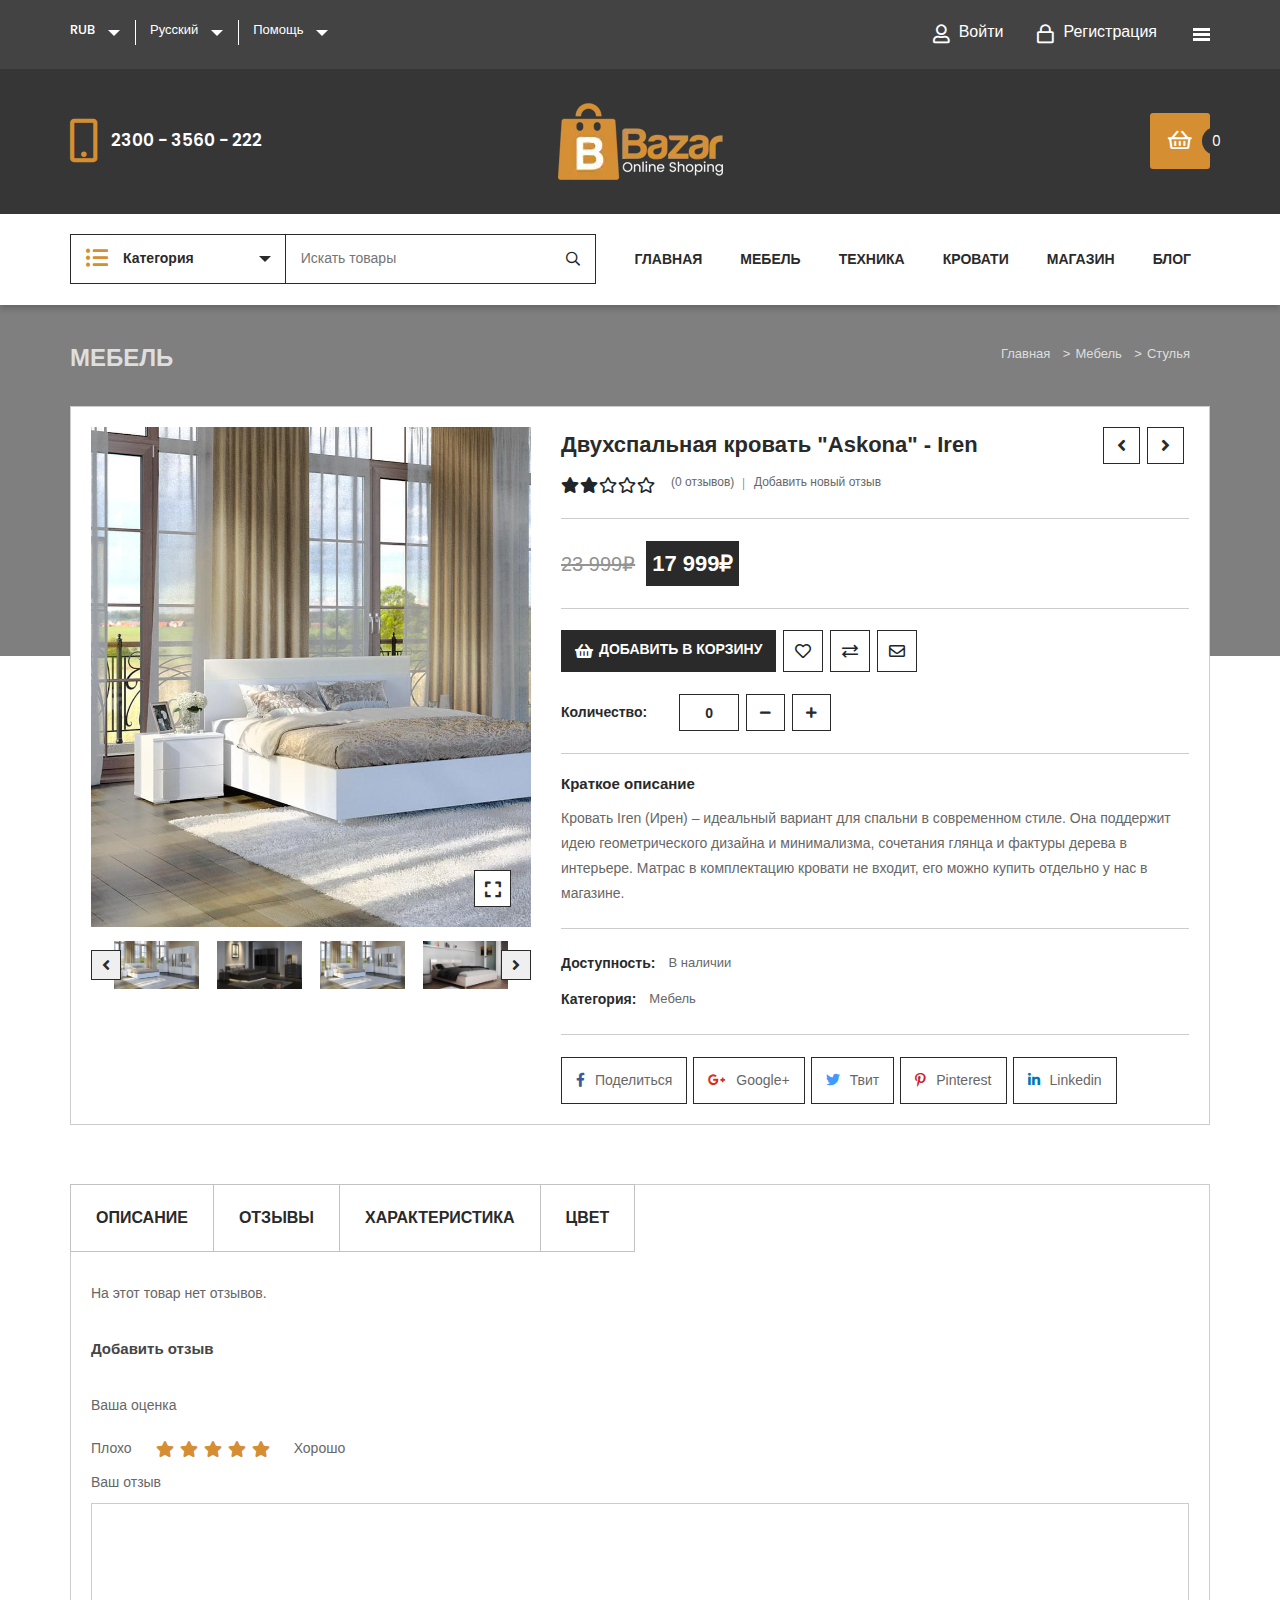
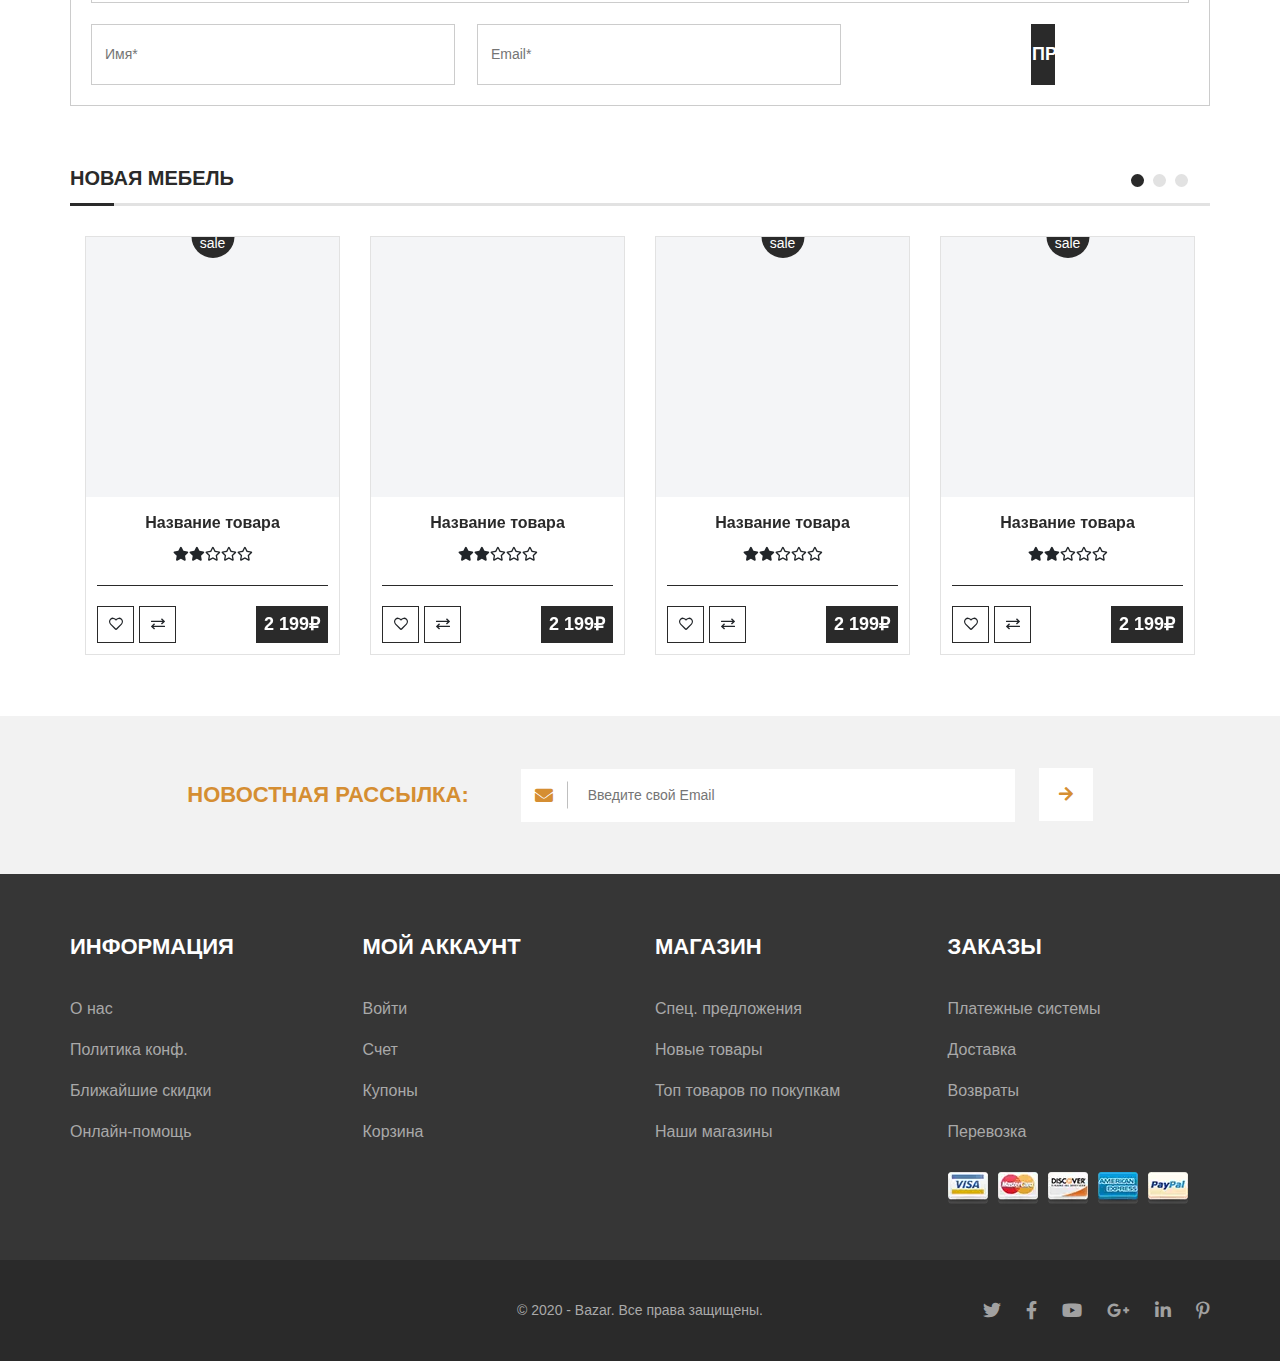
==== commit c9e525a4: "Add files via upload" ====
--- a/productpage.html
+++ b/productpage.html
@@ -1,5 +1,5 @@
 <!DOCTYPE html>-<html lang="en">+<html lang="ru">  <head> 	<meta charset="UTF-8">@@ -288,11 +288,17 @@
 							<p>Ваш отзыв</p> 							<textarea></textarea> 						</div>-						<div class="inputs">-							<input type="name" name="name" placeholder="Имя*">-							<input type="email" name="email" placeholder="Email*">-						</div>-						<button type="submit">Продолжить</button>+						<div class="row">+							<div class="col-12 col-lg-10">+								<div class="inputs">+									<input type="name" name="name" placeholder="Имя*">+									<input type="email" name="email" placeholder="Email*">+								</div>+							</div>+							<div class="col-12 col-lg-2">+								<button type="submit">Продолжить</button>+							</div>+						</div> 					</form> 				</div> 			</div>@@ -686,11 +692,9 @@
 		</div> 	</div> </footer>-	<script src="https://code.jquery.com/jquery-3.5.1.min.js"-		integrity="sha256-9/aliU8dGd2tb6OSsuzixeV4y/faTqgFtohetphbbj0=" crossorigin="anonymous"></script>+	<script src="js/jquery-3.5.1.min.js"></script> 	<script src="js/script.min.js"></script> 	<script src="js/jquery.magnific-popup.min.js"></script>- 	<script src="js/slick.min.js"></script> 	<script src="js/product-popup.min.js"></script> 	<script src="js/nouislider.min.js"></script>